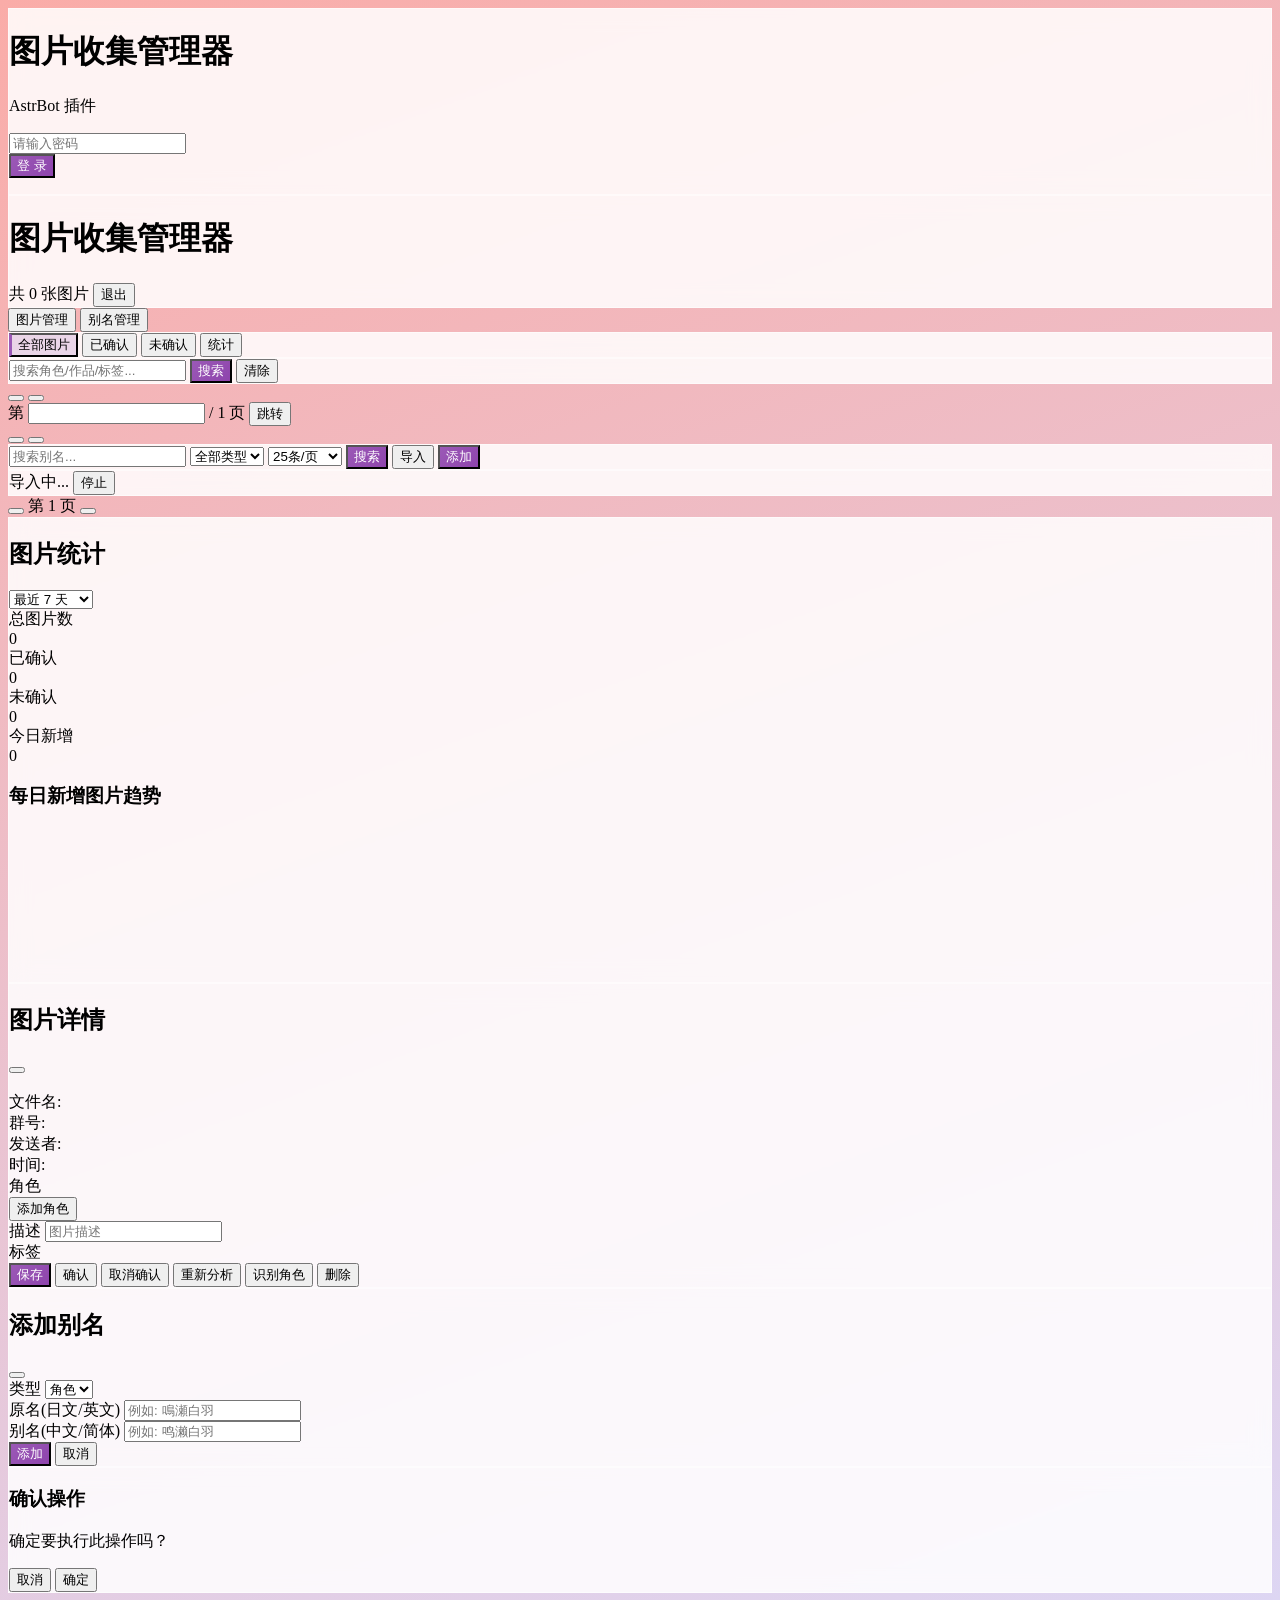
==== web/index.html @ 428d45b1 "feat: WebUI搜索支持别名匹配 - 搜索框简化为单一关键词输入 - 使用与/moe命令相同的搜索逻辑（别名匹配+简繁转换） - 角色别名和作品别名自动转换为原始名搜索" ====
<!DOCTYPE html>
<html lang="zh-CN">
<head>
    <meta charset="UTF-8">
    <meta name="viewport" content="width=device-width, initial-scale=1.0">
    <title>图片收集管理器</title>
    <!-- Tailwind CSS -->
    <script src="https://cdn.tailwindcss.com"></script>
    <!-- Chart.js -->
    <script src="https://cdn.jsdelivr.net/npm/chart.js@4.4.0/dist/chart.umd.min.js"></script>
    <!-- Toastify CSS -->
    <link rel="stylesheet" href="https://cdn.jsdelivr.net/npm/toastify-js@1.12.0/src/toastify.min.css">
    <!-- Heroicons -->
    <script src="https://unpkg.com/lucide@latest/dist/umd/lucide.min.js"></script>
    <style>
        :root {
            --gradient-start: #DDD6F3;
            --gradient-end: #FAACA8;
            --accent: #9B59B6;
        }
        
        body {
            background-image: linear-gradient(-20deg, var(--gradient-start) 0%, var(--gradient-end) 100%);
            min-height: 100vh;
        }
        
        .glass-card {
            background: rgba(255, 255, 255, 0.85);
            backdrop-filter: blur(10px);
            border: 1px solid rgba(255, 255, 255, 0.5);
        }
        
        .image-card {
            transition: all 0.3s ease;
        }
        
        .image-card:hover {
            transform: translateY(-4px);
            box-shadow: 0 12px 24px rgba(155, 89, 182, 0.2);
        }
        
        .image-card img {
            transition: transform 0.3s ease;
        }
        
        .image-card:hover img {
            transform: scale(1.05);
        }
        
        .confirm-badge {
            width: 24px;
            height: 24px;
            display: flex;
            align-items: center;
            justify-content: center;
            border-radius: 50%;
            font-size: 12px;
            flex-shrink: 0;
        }
        
        .confirm-badge.confirmed {
            background: #22C55E;
            color: white;
        }
        
        .confirm-badge.unconfirmed {
            background: #F59E0B;
            color: white;
        }
        
        .sidebar-item {
            transition: all 0.2s ease;
        }
        
        .sidebar-item:hover {
            background: rgba(155, 89, 182, 0.1);
        }
        
        .sidebar-item.active {
            background: rgba(155, 89, 182, 0.2);
            border-left: 3px solid var(--accent);
        }
        
        .modal-overlay {
            background: rgba(0, 0, 0, 0.5);
            backdrop-filter: blur(4px);
            z-index: 40;
        }
        
        .modal-content {
            animation: modalSlideIn 0.3s ease;
            z-index: 50;
        }
        
        @keyframes modalSlideIn {
            from {
                opacity: 0;
                transform: translateY(-20px);
            }
            to {
                opacity: 1;
                transform: translateY(0);
            }
        }
        
        .btn-primary {
            background: linear-gradient(135deg, #9B59B6, #8E44AD);
            color: white;
            transition: all 0.2s ease;
        }
        
        .btn-primary:hover {
            background: linear-gradient(135deg, #8E44AD, #7D3C98);
            transform: translateY(-1px);
        }
        
        .pagination input {
            width: 60px;
            text-align: center;
        }
        
        /* Toast 样式覆盖 */
        .toastify {
            font-family: -apple-system, BlinkMacSystemFont, 'Segoe UI', Roboto, sans-serif;
        }
    </style>
</head>
<body class="text-gray-700 font-sans">
    <div id="app">
        <!-- 登录页 -->
        <div id="login-page" class="min-h-screen flex items-center justify-center p-4">
            <div class="glass-card rounded-2xl shadow-xl p-8 w-full max-w-md">
                <div class="text-center mb-8">
                    <div class="w-16 h-16 mx-auto mb-4 bg-gradient-to-br from-purple-400 to-pink-400 rounded-full flex items-center justify-center">
                        <i data-lucide="image" class="w-8 h-8 text-white"></i>
                    </div>
                    <h1 class="text-2xl font-bold text-gray-800">图片收集管理器</h1>
                    <p class="text-gray-500 mt-2">AstrBot 插件</p>
                </div>
                <form id="login-form" class="space-y-4">
                    <div>
                        <input type="password" id="password" 
                            class="w-full px-4 py-3 rounded-xl border border-gray-300 focus:border-purple-400 focus:ring-2 focus:ring-purple-200 outline-none transition"
                            placeholder="请输入密码" required>
                    </div>
                    <button type="submit" 
                        class="btn-primary w-full py-3 rounded-xl font-medium shadow-lg">
                        登 录
                    </button>
                </form>
                <p id="login-error" class="text-red-500 text-center mt-4 hidden"></p>
            </div>
        </div>

        <!-- 主页面 -->
        <div id="main-page" class="hidden min-h-screen">
            <!-- Header -->
            <header class="glass-card shadow-sm sticky top-0 z-40">
                <div class="max-w-7xl mx-auto px-4 py-4">
                    <div class="flex items-center justify-between">
                        <div class="flex items-center space-x-3">
                            <div class="w-10 h-10 bg-gradient-to-br from-purple-400 to-pink-400 rounded-xl flex items-center justify-center">
                                <i data-lucide="image" class="w-5 h-5 text-white"></i>
                            </div>
                            <h1 class="text-xl font-bold text-gray-800">图片收集管理器</h1>
                        </div>
                        <div class="flex items-center space-x-4">
                            <span id="image-count" class="text-gray-600">共 0 张图片</span>
                            <button id="logout-btn" class="px-4 py-2 text-gray-600 hover:bg-gray-100 rounded-lg transition">
                                <i data-lucide="log-out" class="w-4 h-4 inline mr-1"></i>退出
                            </button>
                        </div>
                    </div>
                </div>
            </header>

            <div class="max-w-7xl mx-auto px-4 py-6">
                <!-- 顶部导航 -->
                <div class="flex gap-2 mb-6">
                    <button class="tab-btn active px-4 py-2 rounded-lg bg-purple-100 text-purple-700 font-medium" data-tab="images">
                        <i data-lucide="images" class="w-4 h-4 inline mr-1"></i>图片管理
                    </button>
                    <button class="tab-btn px-4 py-2 rounded-lg hover:bg-white/50 text-gray-600" data-tab="aliases">
                        <i data-lucide="tags" class="w-4 h-4 inline mr-1"></i>别名管理
                    </button>
                </div>

                <div class="flex gap-6">
                    <!-- 侧边栏 (仅图片管理时显示) -->
                    <aside id="sidebar" class="w-48 flex-shrink-0">
                        <div class="glass-card rounded-xl p-4 space-y-2 sticky top-24">
                            <button class="sidebar-item active w-full flex items-center space-x-3 px-4 py-3 rounded-lg text-left" data-filter="all">
                                <i data-lucide="images" class="w-5 h-5 text-purple-500"></i>
                                <span>全部图片</span>
                            </button>
                            <button class="sidebar-item w-full flex items-center space-x-3 px-4 py-3 rounded-lg text-left" data-filter="confirmed">
                                <i data-lucide="check-circle" class="w-5 h-5 text-green-500"></i>
                                <span>已确认</span>
                            </button>
                            <button class="sidebar-item w-full flex items-center space-x-3 px-4 py-3 rounded-lg text-left" data-filter="unconfirmed">
                                <i data-lucide="alert-circle" class="w-5 h-5 text-amber-500"></i>
                                <span>未确认</span>
                            </button>
                            <button class="sidebar-item w-full flex items-center space-x-3 px-4 py-3 rounded-lg text-left" data-filter="stats">
                                <i data-lucide="bar-chart-3" class="w-5 h-5 text-blue-500"></i>
                                <span>统计</span>
                            </button>
                        </div>
                    </aside>

                    <!-- 主内容 -->
                    <main class="flex-1">
                        <!-- 图片管理内容 -->
                        <div id="tab-images" class="tab-content">
                            <!-- 搜索栏 -->
                            <div class="glass-card rounded-xl p-4 mb-6">
                                <div class="flex flex-wrap gap-3">
                                    <input type="text" id="search-keyword" placeholder="搜索角色/作品/标签..." 
                                        class="flex-1 min-w-64 px-4 py-2 rounded-lg border border-gray-200 focus:border-purple-400 focus:ring-2 focus:ring-purple-100 outline-none transition">
                                    <button id="search-btn" class="btn-primary px-6 py-2 rounded-lg font-medium">
                                        <i data-lucide="search" class="w-4 h-4 inline mr-1"></i>搜索
                                    </button>
                                    <button id="clear-search-btn" class="px-4 py-2 bg-gray-100 text-gray-600 rounded-lg hover:bg-gray-200 transition">
                                        清除
                                    </button>
                                </div>
                            </div>

                            <!-- 图片列表 -->
                            <div id="image-grid" class="grid grid-cols-2 md:grid-cols-3 lg:grid-cols-4 gap-4"></div>
                            
                            <!-- 翻页 -->
                            <div class="mt-6 flex items-center justify-center gap-2">
                                <button id="first-page" class="p-2 rounded-lg hover:bg-white/50 disabled:opacity-50" title="首页">
                                    <i data-lucide="chevrons-left" class="w-5 h-5"></i>
                                </button>
                                <button id="prev-page" class="p-2 rounded-lg hover:bg-white/50 disabled:opacity-50" title="上一页">
                                    <i data-lucide="chevron-left" class="w-5 h-5"></i>
                                </button>
                                <div class="flex items-center gap-2 px-4">
                                    <span class="text-gray-600">第</span>
                                    <input type="number" id="page-input" min="1" 
                                        class="w-16 px-2 py-1 text-center rounded-lg border border-gray-200 focus:border-purple-400 outline-none">
                                    <span class="text-gray-600">/ <span id="total-pages">1</span> 页</span>
                                    <button id="go-page" class="px-3 py-1 bg-purple-100 text-purple-700 rounded-lg hover:bg-purple-200 transition">
                                        跳转
                                    </button>
                                </div>
                                <button id="next-page" class="p-2 rounded-lg hover:bg-white/50 disabled:opacity-50" title="下一页">
                                    <i data-lucide="chevron-right" class="w-5 h-5"></i>
                                </button>
                                <button id="last-page" class="p-2 rounded-lg hover:bg-white/50 disabled:opacity-50" title="尾页">
                                    <i data-lucide="chevrons-right" class="w-5 h-5"></i>
                                </button>
                            </div>
                        </div>

                        <!-- 别名管理 -->
                        <div id="tab-aliases" class="tab-content hidden">
                            <div class="glass-card rounded-xl p-4 mb-4">
                                <div class="flex flex-wrap gap-3 items-center">
                                    <input type="text" id="search-alias" placeholder="搜索别名..." 
                                        class="flex-1 min-w-40 px-4 py-2 rounded-lg border border-gray-200 focus:border-purple-400 outline-none">
                                    <select id="alias-type-filter" class="px-4 py-2 rounded-lg border border-gray-200 focus:border-purple-400 outline-none">
                                        <option value="">全部类型</option>
                                        <option value="character">角色</option>
                                        <option value="work">作品</option>
                                    </select>
                                    <select id="alias-page-size" class="px-4 py-2 rounded-lg border border-gray-200 focus:border-purple-400 outline-none">
                                        <option value="25">25条/页</option>
                                        <option value="50">50条/页</option>
                                        <option value="100">100条/页</option>
                                    </select>
                                    <button id="search-alias-btn" class="btn-primary px-4 py-2 rounded-lg">
                                        <i data-lucide="search" class="w-4 h-4 inline mr-1"></i>搜索
                                    </button>
                                    <button id="import-alias-btn" class="px-4 py-2 bg-amber-100 text-amber-700 rounded-lg hover:bg-amber-200">
                                        <i data-lucide="upload" class="w-4 h-4 inline mr-1"></i>导入
                                    </button>
                                    <button id="add-alias-btn" class="btn-primary px-4 py-2 rounded-lg">
                                        <i data-lucide="plus" class="w-4 h-4 inline mr-1"></i>添加
                                    </button>
                                </div>
                            </div>
                            <div id="import-progress" class="hidden glass-card rounded-xl p-4 mb-4">
                                <div class="h-2 bg-gray-200 rounded-full overflow-hidden">
                                    <div id="progress-fill" class="h-full bg-gradient-to-r from-purple-500 to-pink-500 transition-all duration-300" style="width: 0%"></div>
                                </div>
                                <div class="flex justify-between items-center mt-2">
                                    <span id="progress-text" class="text-sm text-gray-600">导入中...</span>
                                    <button id="stop-import-btn" class="px-3 py-1 bg-red-100 text-red-600 rounded-lg text-sm">停止</button>
                                </div>
                            </div>
                            <div id="alias-list" class="space-y-2"></div>
                            <div class="mt-4 flex justify-center">
                                <div class="flex items-center gap-2">
                                    <button id="alias-prev-page" class="p-2 rounded-lg hover:bg-white/50 disabled:opacity-50">
                                        <i data-lucide="chevron-left" class="w-5 h-5"></i>
                                    </button>
                                    <span id="alias-page-info" class="px-4 text-gray-600">第 1 页</span>
                                    <button id="alias-next-page" class="p-2 rounded-lg hover:bg-white/50 disabled:opacity-50">
                                        <i data-lucide="chevron-right" class="w-5 h-5"></i>
                                    </button>
                                </div>
                            </div>
                        </div>

                        <!-- 统计 -->
                        <div id="tab-stats" class="tab-content hidden">
                            <div class="glass-card rounded-xl p-6">
                                <div class="flex items-center justify-between mb-6">
                                    <h2 class="text-xl font-bold text-gray-800">图片统计</h2>
                                    <select id="stats-days" class="px-4 py-2 rounded-lg border border-gray-200 focus:border-purple-400 outline-none">
                                        <option value="7">最近 7 天</option>
                                        <option value="15">最近 15 天</option>
                                        <option value="30">最近 30 天</option>
                                    </select>
                                </div>
                                
                                <!-- 统计卡片 -->
                                <div class="grid grid-cols-2 md:grid-cols-4 gap-4 mb-6">
                                    <div class="bg-gradient-to-br from-purple-500 to-pink-500 rounded-xl p-4 text-white">
                                        <div class="text-sm opacity-80 mb-1">总图片数</div>
                                        <div id="stats-total" class="text-3xl font-bold">0</div>
                                    </div>
                                    <div class="bg-gradient-to-br from-green-500 to-teal-500 rounded-xl p-4 text-white">
                                        <div class="text-sm opacity-80 mb-1">已确认</div>
                                        <div id="stats-confirmed" class="text-3xl font-bold">0</div>
                                    </div>
                                    <div class="bg-gradient-to-br from-amber-500 to-orange-500 rounded-xl p-4 text-white">
                                        <div class="text-sm opacity-80 mb-1">未确认</div>
                                        <div id="stats-unconfirmed" class="text-3xl font-bold">0</div>
                                    </div>
                                    <div class="bg-gradient-to-br from-blue-500 to-cyan-500 rounded-xl p-4 text-white">
                                        <div class="text-sm opacity-80 mb-1">今日新增</div>
                                        <div id="stats-today" class="text-3xl font-bold">0</div>
                                    </div>
                                </div>

                                <!-- 图表 -->
                                <div class="bg-white/50 rounded-xl p-4">
                                    <h3 class="text-lg font-semibold text-gray-700 mb-4">每日新增图片趋势</h3>
                                    <div class="h-64 overflow-x-auto">
                                        <canvas id="stats-chart" class="min-w-full"></canvas>
                                    </div>
                                </div>
                            </div>
                        </div>
                    </main>
                </div>
            </div>
        </div>

        <!-- 图片详情弹窗 -->
        <div id="detail-modal" class="fixed inset-0 hidden">
            <div class="modal-overlay absolute inset-0 cursor-pointer" id="detail-modal-overlay" onclick="handleDetailOverlayClick()"></div>
            <div class="modal-content relative flex items-center justify-center min-h-screen p-4 pointer-events-none">
                <div class="glass-card rounded-2xl shadow-2xl w-full max-w-4xl max-h-[90vh] overflow-hidden pointer-events-auto">
                    <div class="flex justify-between items-center p-4 border-b border-gray-100">
                        <h2 class="text-xl font-bold text-gray-800">图片详情</h2>
                        <button class="close p-2 hover:bg-gray-100 rounded-lg transition">
                            <i data-lucide="x" class="w-5 h-5"></i>
                        </button>
                    </div>
                    <div class="p-4 overflow-y-auto max-h-[calc(90vh-140px)]">
                        <div class="flex gap-6">
                            <!-- 图片预览 -->
                            <div class="w-1/2">
                                <div class="aspect-square rounded-xl overflow-hidden bg-gray-100">
                                    <img id="detail-image" src="" alt="" class="w-full h-full object-contain">
                                </div>
                                <div class="mt-4 space-y-2 text-sm text-gray-600">
                                    <div class="flex justify-between">
                                        <span>文件名:</span>
                                        <span id="detail-filename" class="text-gray-800 font-medium"></span>
                                    </div>
                                    <div class="flex justify-between">
                                        <span>群号:</span>
                                        <span id="detail-group" class="text-gray-800"></span>
                                    </div>
                                    <div class="flex justify-between">
                                        <span>发送者:</span>
                                        <span id="detail-sender" class="text-gray-800"></span>
                                    </div>
                                    <div class="flex justify-between">
                                        <span>时间:</span>
                                        <span id="detail-time" class="text-gray-800"></span>
                                    </div>
                                </div>
                            </div>
                            <!-- 信息编辑 -->
                            <div class="w-1/2 space-y-4">
                                <div>
                                    <label class="block text-sm font-medium text-gray-700 mb-2">角色</label>
                                    <div id="character-editor" class="space-y-2">
                                        <div class="character-list space-y-2"></div>
                                        <button type="button" id="add-character-btn" class="text-purple-600 hover:text-purple-700 text-sm flex items-center">
                                            <i data-lucide="plus" class="w-4 h-4 mr-1"></i>添加角色
                                        </button>
                                    </div>
                                </div>
                                <div>
                                    <label class="block text-sm font-medium text-gray-700 mb-2">描述</label>
                                    <input type="text" id="detail-description" 
                                        class="w-full px-4 py-2 rounded-lg border border-gray-200 focus:border-purple-400 focus:ring-2 focus:ring-purple-100 outline-none"
                                        placeholder="图片描述">
                                </div>
                                <div>
                                    <label class="block text-sm font-medium text-gray-700 mb-2">标签</label>
                                    <div id="detail-tags" class="flex flex-wrap gap-2"></div>
                                </div>
                            </div>
                        </div>
                    </div>
                    <div class="p-4 border-t border-gray-100 flex flex-wrap gap-2 justify-end">
                        <button id="save-detail-btn" class="btn-primary px-4 py-2 rounded-lg">
                            <i data-lucide="save" class="w-4 h-4 inline mr-1"></i>保存
                        </button>
                        <button id="confirm-btn" class="px-4 py-2 bg-green-100 text-green-700 rounded-lg hover:bg-green-200">
                            <i data-lucide="check-circle" class="w-4 h-4 inline mr-1"></i>确认
                        </button>
                        <button id="unconfirm-btn" class="px-4 py-2 bg-amber-100 text-amber-700 rounded-lg hover:bg-amber-200">
                            <i data-lucide="alert-circle" class="w-4 h-4 inline mr-1"></i>取消确认
                        </button>
                        <button id="reanalyze-btn" class="px-4 py-2 bg-orange-100 text-orange-700 rounded-lg hover:bg-orange-200">
                            <i data-lucide="refresh-cw" class="w-4 h-4 inline mr-1"></i>重新分析
                        </button>
                        <button id="recognize-btn" class="px-4 py-2 bg-blue-100 text-blue-700 rounded-lg hover:bg-blue-200">
                            <i data-lucide="user-check" class="w-4 h-4 inline mr-1"></i>识别角色
                        </button>
                        <button id="delete-btn" class="px-4 py-2 bg-red-100 text-red-700 rounded-lg hover:bg-red-200">
                            <i data-lucide="trash-2" class="w-4 h-4 inline mr-1"></i>删除
                        </button>
                    </div>
                </div>
            </div>
        </div>

        <!-- 添加别名弹窗 -->
        <div id="alias-modal" class="fixed inset-0 z-50 hidden">
            <div class="modal-overlay absolute inset-0" onclick="document.getElementById('alias-modal').classList.add('hidden')"></div>
            <div class="modal-content relative z-10 flex items-center justify-center min-h-screen p-4">
                <div class="glass-card rounded-2xl shadow-2xl w-full max-w-md">
                    <div class="flex justify-between items-center p-4 border-b border-gray-100">
                        <h2 class="text-xl font-bold text-gray-800">添加别名</h2>
                        <button onclick="document.getElementById('alias-modal').classList.add('hidden')" class="p-2 hover:bg-gray-100 rounded-lg transition">
                            <i data-lucide="x" class="w-5 h-5"></i>
                        </button>
                    </div>
                    <form id="add-alias-form" class="p-4 space-y-4">
                        <div>
                            <label class="block text-sm font-medium text-gray-700 mb-2">类型</label>
                            <select id="alias-type" class="w-full px-4 py-2 rounded-lg border border-gray-200 focus:border-purple-400 outline-none">
                                <option value="character">角色</option>
                                <option value="work">作品</option>
                            </select>
                        </div>
                        <div>
                            <label class="block text-sm font-medium text-gray-700 mb-2">原名(日文/英文)</label>
                            <input type="text" id="alias-original" placeholder="例如: 鳴瀬白羽" required
                                class="w-full px-4 py-2 rounded-lg border border-gray-200 focus:border-purple-400 focus:ring-2 focus:ring-purple-100 outline-none">
                        </div>
                        <div>
                            <label class="block text-sm font-medium text-gray-700 mb-2">别名(中文/简体)</label>
                            <input type="text" id="alias-name" placeholder="例如: 鸣濑白羽" required
                                class="w-full px-4 py-2 rounded-lg border border-gray-200 focus:border-purple-400 focus:ring-2 focus:ring-purple-100 outline-none">
                        </div>
                        <div class="flex gap-3 pt-2">
                            <button type="submit" class="btn-primary flex-1 py-2 rounded-lg font-medium">
                                <i data-lucide="plus" class="w-4 h-4 inline mr-1"></i>添加
                            </button>
                            <button type="button" id="cancel-alias-btn" class="flex-1 px-4 py-2 bg-gray-100 text-gray-600 rounded-lg hover:bg-gray-200">
                                取消
                            </button>
                        </div>
                    </form>
                </div>
            </div>
        </div>
    </div>

    <!-- 自定义确认弹窗 -->
    <div id="confirm-modal" class="fixed inset-0 hidden">
        <div class="absolute inset-0 bg-black/50 backdrop-blur-sm" id="confirm-overlay"></div>
        <div class="relative z-10 flex items-center justify-center min-h-screen p-4">
            <div class="glass-card rounded-2xl shadow-2xl w-full max-w-sm p-6 pointer-events-auto">
                <h3 id="confirm-title" class="text-lg font-bold text-gray-800 mb-2">确认操作</h3>
                <p id="confirm-message" class="text-gray-600 mb-6">确定要执行此操作吗？</p>
                <div class="flex gap-3 justify-end">
                    <button id="confirm-cancel" class="px-4 py-2 bg-gray-100 text-gray-600 rounded-lg hover:bg-gray-200 transition">
                        取消
                    </button>
                    <button id="confirm-ok" class="px-4 py-2 bg-red-500 text-white rounded-lg hover:bg-red-600 transition">
                        确定
                    </button>
                </div>
            </div>
        </div>
    </div>

    <!-- Toastify JS -->
    <script src="https://cdn.jsdelivr.net/npm/toastify-js@1.12.0/src/toastify.min.js"></script>
    <!-- App JS -->
    <script src="/web/app.js"></script>
    <script>
        // 初始化图标
        lucide.createIcons();
    </script>
</body>
</html>
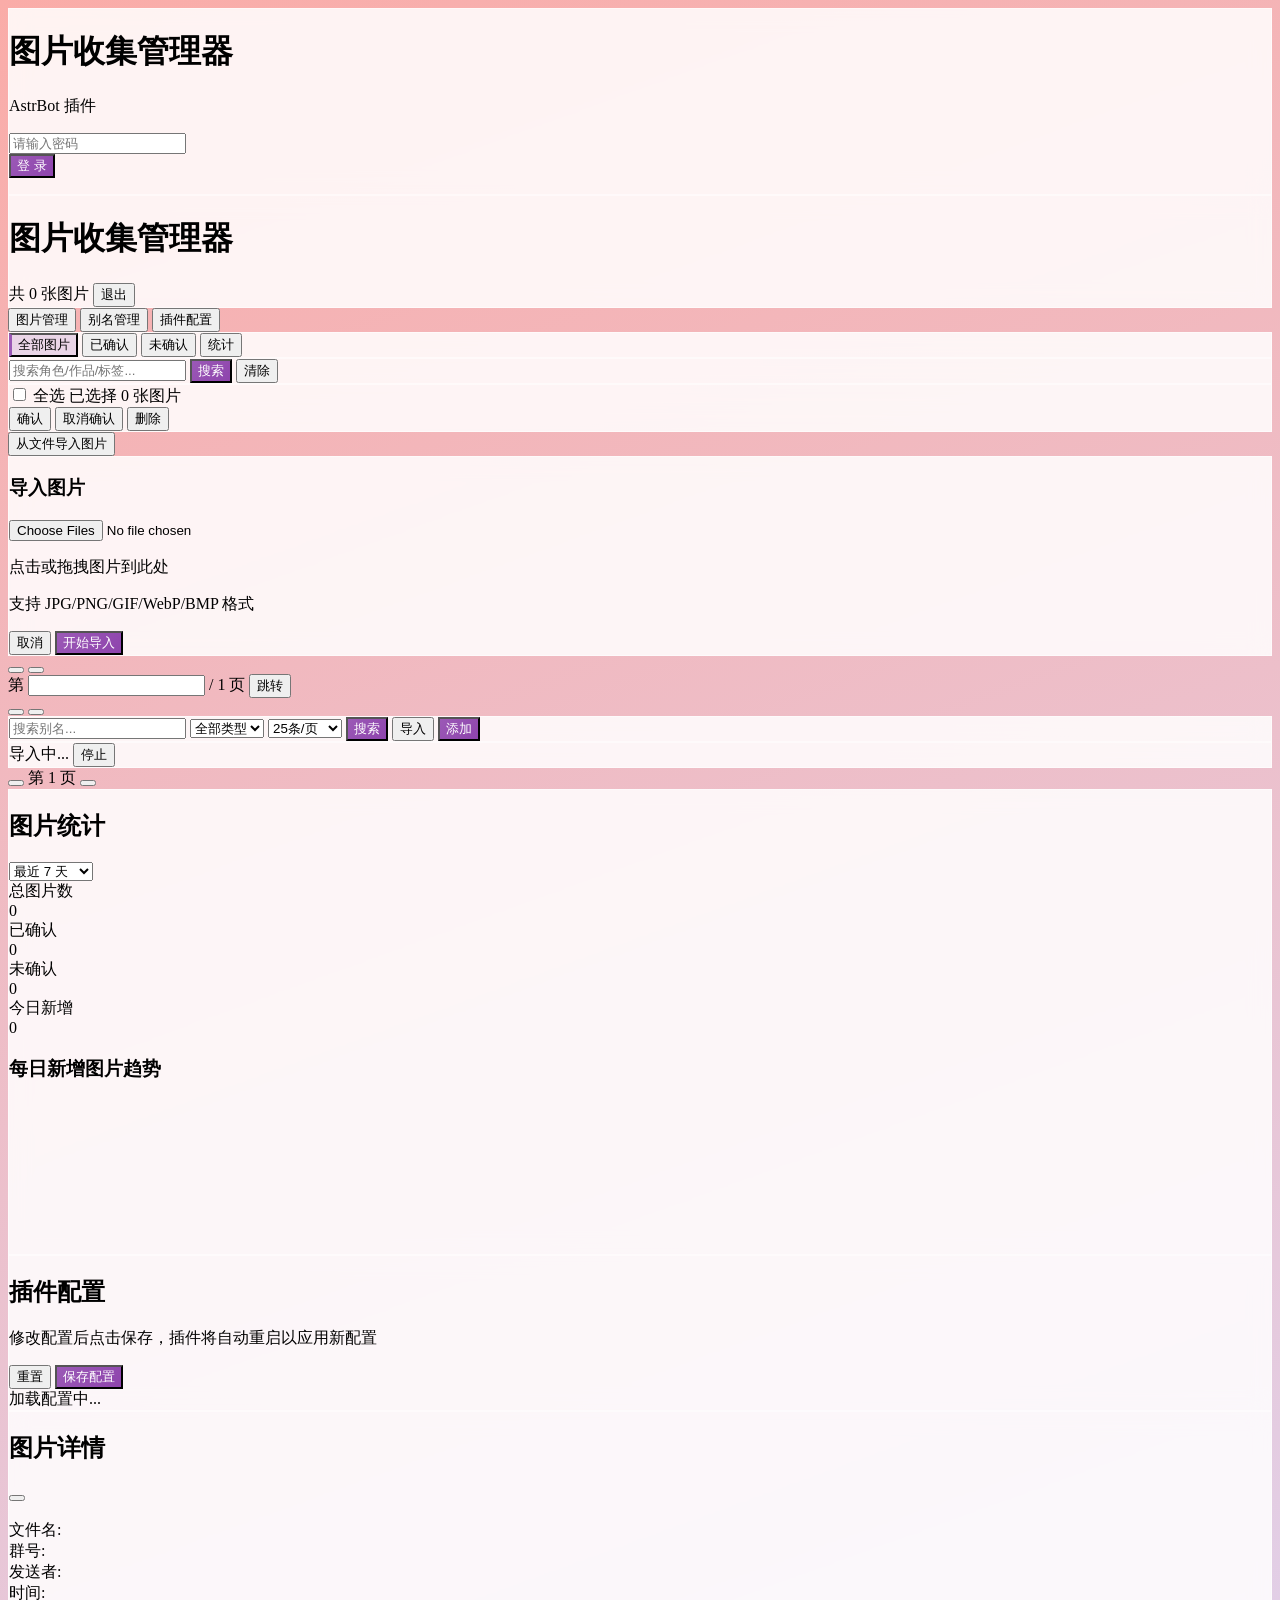
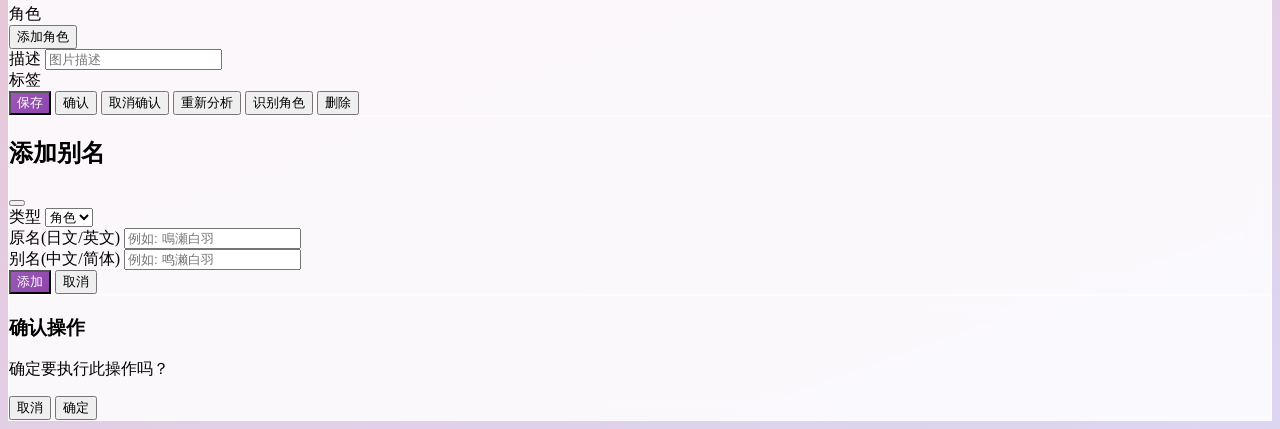
==== commit cb16997a: "feat: 添加插件配置、批量操作、文件导入功能 - 配置管理: 新增配置页面，支持在 WebUI 中修改插件配置 - 批量操作: 支持批量选择、批量确认、批量删除图片 - 文件导入: 支持从本地文件" ====
--- a/web/index.html
+++ b/web/index.html
@@ -183,6 +183,9 @@
                     <button class="tab-btn px-4 py-2 rounded-lg hover:bg-white/50 text-gray-600" data-tab="aliases">
                         <i data-lucide="tags" class="w-4 h-4 inline mr-1"></i>别名管理
                     </button>
+                    <button class="tab-btn px-4 py-2 rounded-lg hover:bg-white/50 text-gray-600" data-tab="config">
+                        <i data-lucide="settings" class="w-4 h-4 inline mr-1"></i>插件配置
+                    </button>
                 </div>
 
                 <div class="flex gap-6">
@@ -226,8 +229,68 @@
                                 </div>
                             </div>
 
+                            <!-- 批量操作栏 -->
+                            <div id="batch-operations" class="glass-card rounded-xl p-4 mb-4 hidden">
+                                <div class="flex items-center justify-between">
+                                    <div class="flex items-center gap-4">
+                                        <label class="flex items-center gap-2 cursor-pointer">
+                                            <input type="checkbox" id="select-all" class="w-5 h-5 rounded border-gray-300 text-purple-500 focus:ring-purple-400">
+                                            <span class="text-sm text-gray-600">全选</span>
+                                        </label>
+                                        <span id="selected-count" class="text-sm text-gray-500">已选择 0 张图片</span>
+                                    </div>
+                                    <div class="flex gap-2">
+                                        <button id="batch-confirm-btn" class="px-4 py-2 bg-green-100 text-green-700 rounded-lg hover:bg-green-200 transition flex items-center gap-1">
+                                            <i data-lucide="check-circle" class="w-4 h-4"></i>
+                                            确认
+                                        </button>
+                                        <button id="batch-unconfirm-btn" class="px-4 py-2 bg-amber-100 text-amber-700 rounded-lg hover:bg-amber-200 transition flex items-center gap-1">
+                                            <i data-lucide="alert-circle" class="w-4 h-4"></i>
+                                            取消确认
+                                        </button>
+                                        <button id="batch-delete-btn" class="px-4 py-2 bg-red-100 text-red-700 rounded-lg hover:bg-red-200 transition flex items-center gap-1">
+                                            <i data-lucide="trash-2" class="w-4 h-4"></i>
+                                            删除
+                                        </button>
+                                    </div>
+                                </div>
+                            </div>
+
                             <!-- 图片列表 -->
                             <div id="image-grid" class="grid grid-cols-2 md:grid-cols-3 lg:grid-cols-4 gap-4"></div>
+                            
+                            <!-- 导入按钮 -->
+                            <div class="mt-4 flex justify-center">
+                                <button id="import-btn" class="px-6 py-3 bg-gradient-to-r from-purple-500 to-pink-500 text-white rounded-xl font-medium shadow-lg hover:shadow-xl transition flex items-center gap-2">
+                                    <i data-lucide="upload" class="w-5 h-5"></i>
+                                    从文件导入图片
+                                </button>
+                            </div>
+                            
+                            <!-- 导入弹窗 -->
+                            <div id="import-modal" class="fixed inset-0 z-50 hidden">
+                                <div class="absolute inset-0 bg-black/50 backdrop-blur-sm"></div>
+                                <div class="relative z-10 flex items-center justify-center min-h-screen p-4 pointer-events-none">
+                                    <div class="glass-card rounded-2xl shadow-2xl w-full max-w-md p-6 pointer-events-auto">
+                                        <h3 class="text-lg font-bold text-gray-800 mb-4">导入图片</h3>
+                                        <div class="border-2 border-dashed border-gray-300 rounded-xl p-8 text-center hover:border-purple-400 transition cursor-pointer" id="drop-zone">
+                                            <input type="file" id="file-input" accept="image/*" multiple class="hidden">
+                                            <i data-lucide="image-plus" class="w-12 h-12 mx-auto text-gray-400 mb-4"></i>
+                                            <p class="text-gray-600 mb-2">点击或拖拽图片到此处</p>
+                                            <p class="text-sm text-gray-400">支持 JPG/PNG/GIF/WebP/BMP 格式</p>
+                                        </div>
+                                        <div id="file-list" class="mt-4 space-y-2 max-h-40 overflow-y-auto hidden"></div>
+                                        <div class="mt-6 flex gap-3 justify-end">
+                                            <button id="cancel-import-btn" class="px-4 py-2 bg-gray-100 text-gray-600 rounded-lg hover:bg-gray-200 transition">
+                                                取消
+                                            </button>
+                                            <button id="start-import-btn" class="btn-primary px-6 py-2 rounded-lg font-medium">
+                                                <i data-lucide="upload" class="w-4 h-4 inline mr-1"></i>开始导入
+                                            </button>
+                                        </div>
+                                    </div>
+                                </div>
+                            </div>
                             
                             <!-- 翻页 -->
                             <div class="mt-6 flex items-center justify-center gap-2">
@@ -346,6 +409,33 @@
                                 </div>
                             </div>
                         </div>
+
+                        <!-- 插件配置 -->
+                        <div id="tab-config" class="tab-content hidden">
+                            <div class="glass-card rounded-xl p-6">
+                                <div class="flex items-center justify-between mb-6">
+                                    <div>
+                                        <h2 class="text-xl font-bold text-gray-800">插件配置</h2>
+                                        <p class="text-gray-500 text-sm mt-1">修改配置后点击保存，插件将自动重启以应用新配置</p>
+                                    </div>
+                                    <div class="flex gap-2">
+                                        <button id="reset-config-btn" class="px-4 py-2 bg-gray-100 text-gray-600 rounded-lg hover:bg-gray-200 transition">
+                                            <i data-lucide="rotate-ccw" class="w-4 h-4 inline mr-1"></i>重置
+                                        </button>
+                                        <button id="save-config-btn" class="btn-primary px-6 py-2 rounded-lg font-medium">
+                                            <i data-lucide="save" class="w-4 h-4 inline mr-1"></i>保存配置
+                                        </button>
+                                    </div>
+                                </div>
+                                
+                                <div id="config-form" class="space-y-6">
+                                    <div class="flex items-center justify-center py-12 text-gray-400">
+                                        <i data-lucide="loader-2" class="w-8 h-8 animate-spin mr-2"></i>
+                                        <span>加载配置中...</span>
+                                    </div>
+                                </div>
+                            </div>
+                        </div>
                     </main>
                 </div>
             </div>
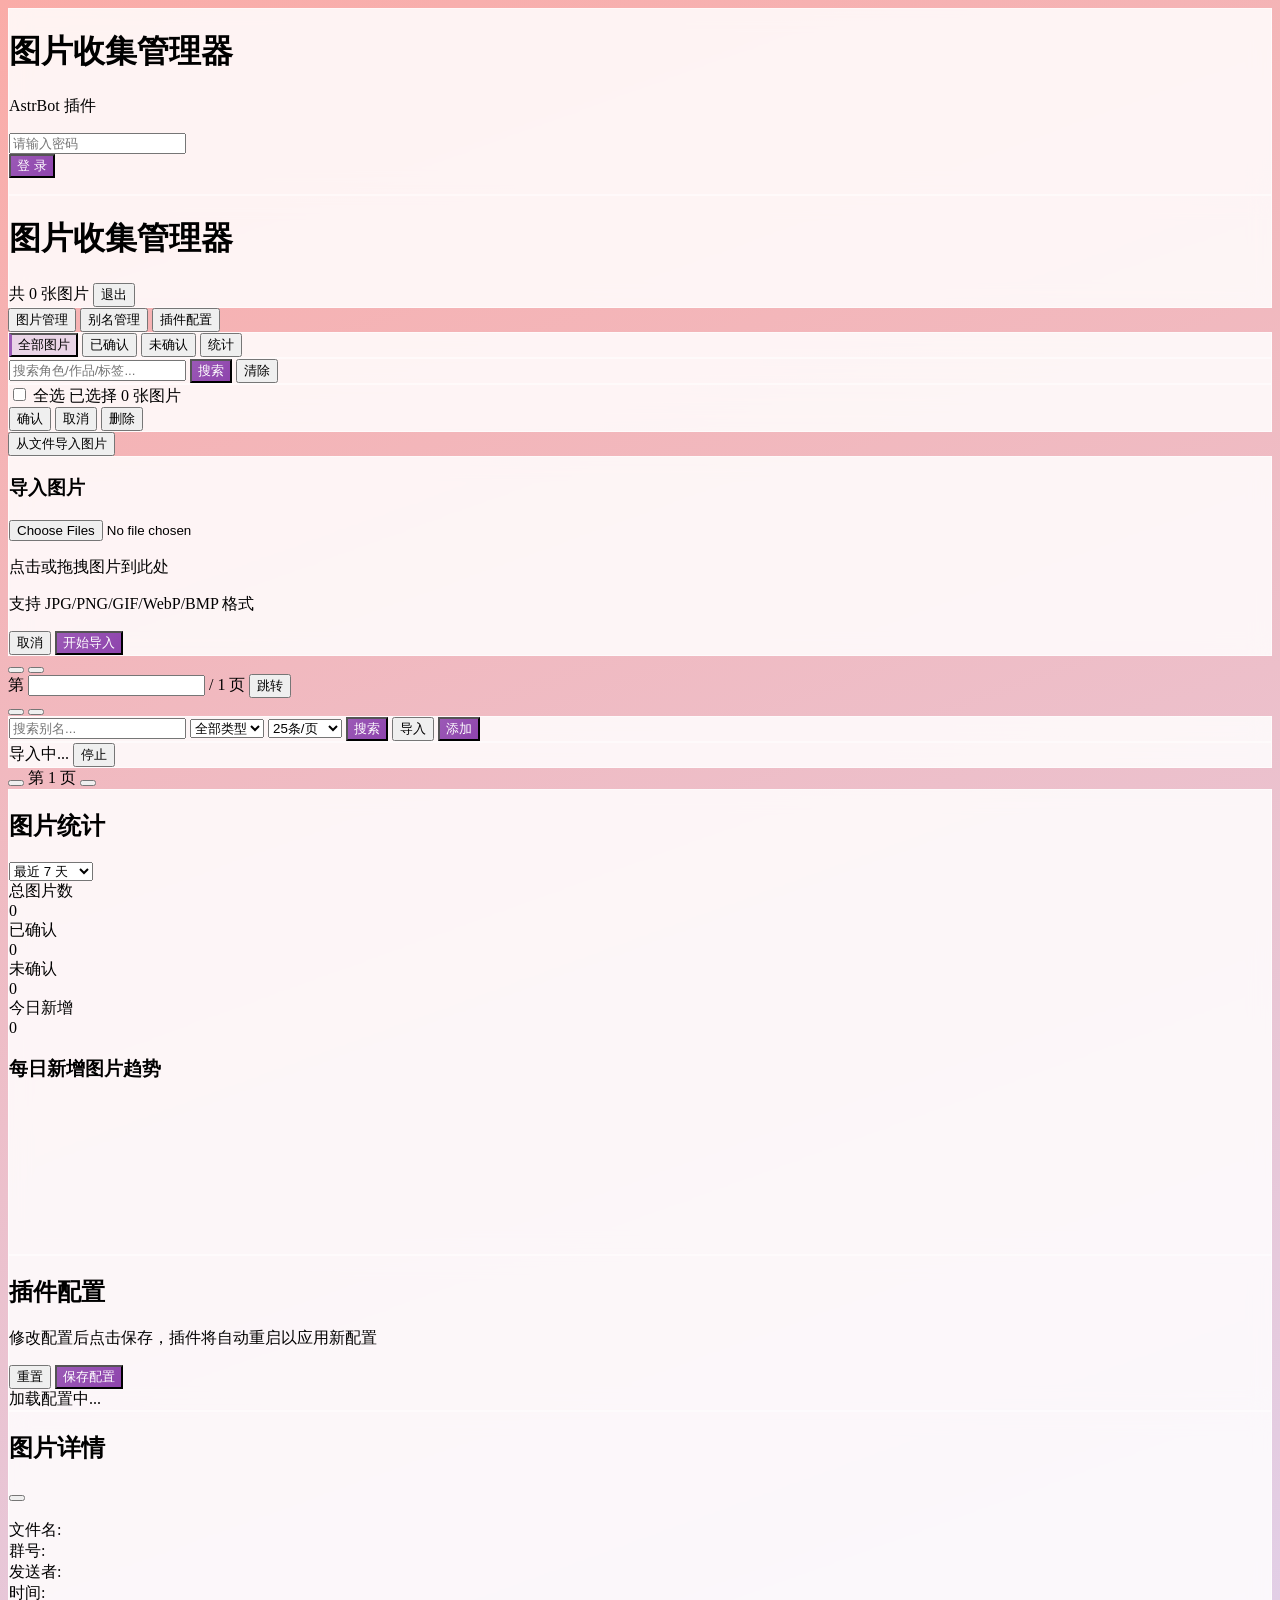
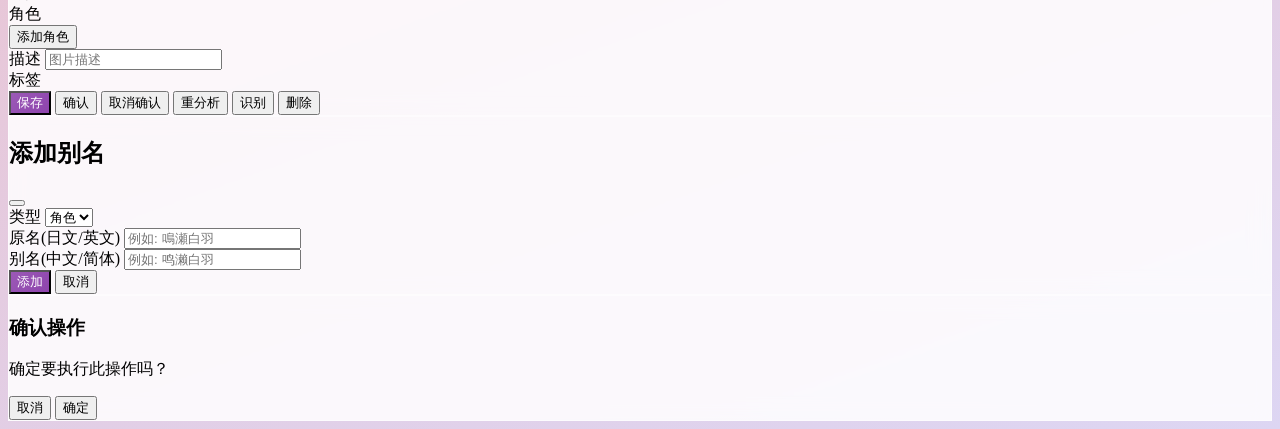
==== commit 42e547cb: "fix: WebUI响应式布局适配和弹窗遮罩层修复 - 移除max-w-7xl限宽，图片网格增加xl:5列/2xl:6列  - 侧边栏移动端自动变为水平滚动筛选栏(flex-col→flex-row)" ====
--- a/web/index.html
+++ b/web/index.html
@@ -84,12 +84,16 @@
         .modal-overlay {
             background: rgba(0, 0, 0, 0.5);
             backdrop-filter: blur(4px);
-            z-index: 40;
         }
         
         .modal-content {
             animation: modalSlideIn 0.3s ease;
-            z-index: 50;
+        }
+        
+        @media (max-width: 767px) {
+            .sidebar-item.active {
+                border-left: none;
+            }
         }
         
         @keyframes modalSlideIn {
@@ -156,70 +160,72 @@
         <div id="main-page" class="hidden min-h-screen">
             <!-- Header -->
             <header class="glass-card shadow-sm sticky top-0 z-40">
-                <div class="max-w-7xl mx-auto px-4 py-4">
+                <div class="mx-auto px-4 lg:px-8 py-3 md:py-4">
                     <div class="flex items-center justify-between">
                         <div class="flex items-center space-x-3">
-                            <div class="w-10 h-10 bg-gradient-to-br from-purple-400 to-pink-400 rounded-xl flex items-center justify-center">
+                            <div class="w-10 h-10 bg-gradient-to-br from-purple-400 to-pink-400 rounded-xl flex items-center justify-center flex-shrink-0">
                                 <i data-lucide="image" class="w-5 h-5 text-white"></i>
                             </div>
-                            <h1 class="text-xl font-bold text-gray-800">图片收集管理器</h1>
-                        </div>
-                        <div class="flex items-center space-x-4">
-                            <span id="image-count" class="text-gray-600">共 0 张图片</span>
-                            <button id="logout-btn" class="px-4 py-2 text-gray-600 hover:bg-gray-100 rounded-lg transition">
-                                <i data-lucide="log-out" class="w-4 h-4 inline mr-1"></i>退出
+                            <h1 class="text-lg md:text-xl font-bold text-gray-800 truncate">图片收集管理器</h1>
+                        </div>
+                        <div class="flex items-center space-x-2 md:space-x-4 flex-shrink-0">
+                            <span id="image-count" class="text-gray-600 text-sm hidden sm:inline">共 0 张图片</span>
+                            <button id="logout-btn" class="px-3 py-2 text-gray-600 hover:bg-gray-100 rounded-lg transition text-sm">
+                                <i data-lucide="log-out" class="w-4 h-4 inline mr-1"></i><span class="hidden sm:inline">退出</span>
                             </button>
                         </div>
                     </div>
                 </div>
             </header>
 
-            <div class="max-w-7xl mx-auto px-4 py-6">
+            <div class="mx-auto px-4 lg:px-8 py-4 md:py-6">
                 <!-- 顶部导航 -->
-                <div class="flex gap-2 mb-6">
-                    <button class="tab-btn active px-4 py-2 rounded-lg bg-purple-100 text-purple-700 font-medium" data-tab="images">
+                <div class="flex gap-2 mb-4 md:mb-6 overflow-x-auto">
+                    <button class="tab-btn active px-3 md:px-4 py-2 rounded-lg bg-purple-100 text-purple-700 font-medium whitespace-nowrap text-sm md:text-base" data-tab="images">
                         <i data-lucide="images" class="w-4 h-4 inline mr-1"></i>图片管理
                     </button>
-                    <button class="tab-btn px-4 py-2 rounded-lg hover:bg-white/50 text-gray-600" data-tab="aliases">
+                    <button class="tab-btn px-3 md:px-4 py-2 rounded-lg hover:bg-white/50 text-gray-600 whitespace-nowrap text-sm md:text-base" data-tab="aliases">
                         <i data-lucide="tags" class="w-4 h-4 inline mr-1"></i>别名管理
                     </button>
-                    <button class="tab-btn px-4 py-2 rounded-lg hover:bg-white/50 text-gray-600" data-tab="config">
+                    <button class="tab-btn px-3 md:px-4 py-2 rounded-lg hover:bg-white/50 text-gray-600 whitespace-nowrap text-sm md:text-base" data-tab="config">
                         <i data-lucide="settings" class="w-4 h-4 inline mr-1"></i>插件配置
                     </button>
                 </div>
 
-                <div class="flex gap-6">
-                    <!-- 侧边栏 (仅图片管理时显示) -->
-                    <aside id="sidebar" class="w-48 flex-shrink-0">
-                        <div class="glass-card rounded-xl p-4 space-y-2 sticky top-24">
-                            <button class="sidebar-item active w-full flex items-center space-x-3 px-4 py-3 rounded-lg text-left" data-filter="all">
-                                <i data-lucide="images" class="w-5 h-5 text-purple-500"></i>
-                                <span>全部图片</span>
-                            </button>
-                            <button class="sidebar-item w-full flex items-center space-x-3 px-4 py-3 rounded-lg text-left" data-filter="confirmed">
-                                <i data-lucide="check-circle" class="w-5 h-5 text-green-500"></i>
-                                <span>已确认</span>
-                            </button>
-                            <button class="sidebar-item w-full flex items-center space-x-3 px-4 py-3 rounded-lg text-left" data-filter="unconfirmed">
-                                <i data-lucide="alert-circle" class="w-5 h-5 text-amber-500"></i>
-                                <span>未确认</span>
-                            </button>
-                            <button class="sidebar-item w-full flex items-center space-x-3 px-4 py-3 rounded-lg text-left" data-filter="stats">
-                                <i data-lucide="bar-chart-3" class="w-5 h-5 text-blue-500"></i>
-                                <span>统计</span>
-                            </button>
+                <div class="flex flex-col md:flex-row gap-4 md:gap-6">
+                    <!-- 侧边栏: 移动端水平滚动，桌面端垂直固定 -->
+                    <aside id="sidebar" class="flex-shrink-0 md:w-48">
+                        <div class="glass-card rounded-xl p-2 md:p-4 md:sticky md:top-24">
+                            <div class="flex md:flex-col gap-1 md:gap-2 overflow-x-auto md:overflow-visible">
+                                <button class="sidebar-item active flex items-center gap-2 md:gap-3 px-3 md:px-4 py-2 md:py-3 rounded-lg text-left whitespace-nowrap text-sm md:text-base md:w-full" data-filter="all">
+                                    <i data-lucide="images" class="w-4 h-4 md:w-5 md:h-5 text-purple-500 shrink-0"></i>
+                                    <span>全部图片</span>
+                                </button>
+                                <button class="sidebar-item flex items-center gap-2 md:gap-3 px-3 md:px-4 py-2 md:py-3 rounded-lg text-left whitespace-nowrap text-sm md:text-base md:w-full" data-filter="confirmed">
+                                    <i data-lucide="check-circle" class="w-4 h-4 md:w-5 md:h-5 text-green-500 shrink-0"></i>
+                                    <span>已确认</span>
+                                </button>
+                                <button class="sidebar-item flex items-center gap-2 md:gap-3 px-3 md:px-4 py-2 md:py-3 rounded-lg text-left whitespace-nowrap text-sm md:text-base md:w-full" data-filter="unconfirmed">
+                                    <i data-lucide="alert-circle" class="w-4 h-4 md:w-5 md:h-5 text-amber-500 shrink-0"></i>
+                                    <span>未确认</span>
+                                </button>
+                                <button class="sidebar-item flex items-center gap-2 md:gap-3 px-3 md:px-4 py-2 md:py-3 rounded-lg text-left whitespace-nowrap text-sm md:text-base md:w-full" data-filter="stats">
+                                    <i data-lucide="bar-chart-3" class="w-4 h-4 md:w-5 md:h-5 text-blue-500 shrink-0"></i>
+                                    <span>统计</span>
+                                </button>
+                            </div>
                         </div>
                     </aside>
 
                     <!-- 主内容 -->
-                    <main class="flex-1">
+                    <main class="flex-1 min-w-0">
                         <!-- 图片管理内容 -->
                         <div id="tab-images" class="tab-content">
                             <!-- 搜索栏 -->
                             <div class="glass-card rounded-xl p-4 mb-6">
                                 <div class="flex flex-wrap gap-3">
                                     <input type="text" id="search-keyword" placeholder="搜索角色/作品/标签..." 
-                                        class="flex-1 min-w-64 px-4 py-2 rounded-lg border border-gray-200 focus:border-purple-400 focus:ring-2 focus:ring-purple-100 outline-none transition">
+                                        class="flex-1 min-w-0 px-4 py-2 rounded-lg border border-gray-200 focus:border-purple-400 focus:ring-2 focus:ring-purple-100 outline-none transition">
                                     <button id="search-btn" class="btn-primary px-6 py-2 rounded-lg font-medium">
                                         <i data-lucide="search" class="w-4 h-4 inline mr-1"></i>搜索
                                     </button>
@@ -230,8 +236,8 @@
                             </div>
 
                             <!-- 批量操作栏 -->
-                            <div id="batch-operations" class="glass-card rounded-xl p-4 mb-4 hidden">
-                                <div class="flex items-center justify-between">
+                            <div id="batch-operations" class="glass-card rounded-xl p-3 md:p-4 mb-4 hidden">
+                                <div class="flex flex-col sm:flex-row items-start sm:items-center justify-between gap-3">
                                     <div class="flex items-center gap-4">
                                         <label class="flex items-center gap-2 cursor-pointer">
                                             <input type="checkbox" id="select-all" class="w-5 h-5 rounded border-gray-300 text-purple-500 focus:ring-purple-400">
@@ -239,16 +245,16 @@
                                         </label>
                                         <span id="selected-count" class="text-sm text-gray-500">已选择 0 张图片</span>
                                     </div>
-                                    <div class="flex gap-2">
-                                        <button id="batch-confirm-btn" class="px-4 py-2 bg-green-100 text-green-700 rounded-lg hover:bg-green-200 transition flex items-center gap-1">
+                                    <div class="flex gap-2 w-full sm:w-auto">
+                                        <button id="batch-confirm-btn" class="flex-1 sm:flex-none px-3 md:px-4 py-2 bg-green-100 text-green-700 rounded-lg hover:bg-green-200 transition flex items-center justify-center gap-1 text-sm">
                                             <i data-lucide="check-circle" class="w-4 h-4"></i>
                                             确认
                                         </button>
-                                        <button id="batch-unconfirm-btn" class="px-4 py-2 bg-amber-100 text-amber-700 rounded-lg hover:bg-amber-200 transition flex items-center gap-1">
+                                        <button id="batch-unconfirm-btn" class="flex-1 sm:flex-none px-3 md:px-4 py-2 bg-amber-100 text-amber-700 rounded-lg hover:bg-amber-200 transition flex items-center justify-center gap-1 text-sm">
                                             <i data-lucide="alert-circle" class="w-4 h-4"></i>
-                                            取消确认
+                                            取消
                                         </button>
-                                        <button id="batch-delete-btn" class="px-4 py-2 bg-red-100 text-red-700 rounded-lg hover:bg-red-200 transition flex items-center gap-1">
+                                        <button id="batch-delete-btn" class="flex-1 sm:flex-none px-3 md:px-4 py-2 bg-red-100 text-red-700 rounded-lg hover:bg-red-200 transition flex items-center justify-center gap-1 text-sm">
                                             <i data-lucide="trash-2" class="w-4 h-4"></i>
                                             删除
                                         </button>
@@ -257,7 +263,7 @@
                             </div>
 
                             <!-- 图片列表 -->
-                            <div id="image-grid" class="grid grid-cols-2 md:grid-cols-3 lg:grid-cols-4 gap-4"></div>
+                            <div id="image-grid" class="grid grid-cols-2 sm:grid-cols-3 md:grid-cols-3 lg:grid-cols-4 xl:grid-cols-5 2xl:grid-cols-6 gap-3 md:gap-4"></div>
                             
                             <!-- 导入按钮 -->
                             <div class="mt-4 flex justify-center">
@@ -293,26 +299,26 @@
                             </div>
                             
                             <!-- 翻页 -->
-                            <div class="mt-6 flex items-center justify-center gap-2">
-                                <button id="first-page" class="p-2 rounded-lg hover:bg-white/50 disabled:opacity-50" title="首页">
+                            <div class="mt-6 flex items-center justify-center gap-1 sm:gap-2">
+                                <button id="first-page" class="hidden sm:block p-2 rounded-lg hover:bg-white/50 disabled:opacity-50" title="首页">
                                     <i data-lucide="chevrons-left" class="w-5 h-5"></i>
                                 </button>
                                 <button id="prev-page" class="p-2 rounded-lg hover:bg-white/50 disabled:opacity-50" title="上一页">
                                     <i data-lucide="chevron-left" class="w-5 h-5"></i>
                                 </button>
-                                <div class="flex items-center gap-2 px-4">
-                                    <span class="text-gray-600">第</span>
+                                <div class="flex items-center gap-1 sm:gap-2 px-2 sm:px-4">
+                                    <span class="text-gray-600 text-sm">第</span>
                                     <input type="number" id="page-input" min="1" 
-                                        class="w-16 px-2 py-1 text-center rounded-lg border border-gray-200 focus:border-purple-400 outline-none">
-                                    <span class="text-gray-600">/ <span id="total-pages">1</span> 页</span>
-                                    <button id="go-page" class="px-3 py-1 bg-purple-100 text-purple-700 rounded-lg hover:bg-purple-200 transition">
+                                        class="w-14 sm:w-16 px-1 sm:px-2 py-1 text-center rounded-lg border border-gray-200 focus:border-purple-400 outline-none text-sm">
+                                    <span class="text-gray-600 text-sm">/ <span id="total-pages">1</span> 页</span>
+                                    <button id="go-page" class="hidden sm:block px-3 py-1 bg-purple-100 text-purple-700 rounded-lg hover:bg-purple-200 transition text-sm">
                                         跳转
                                     </button>
                                 </div>
                                 <button id="next-page" class="p-2 rounded-lg hover:bg-white/50 disabled:opacity-50" title="下一页">
                                     <i data-lucide="chevron-right" class="w-5 h-5"></i>
                                 </button>
-                                <button id="last-page" class="p-2 rounded-lg hover:bg-white/50 disabled:opacity-50" title="尾页">
+                                <button id="last-page" class="hidden sm:block p-2 rounded-lg hover:bg-white/50 disabled:opacity-50" title="尾页">
                                     <i data-lucide="chevrons-right" class="w-5 h-5"></i>
                                 </button>
                             </div>
@@ -320,27 +326,27 @@
 
                         <!-- 别名管理 -->
                         <div id="tab-aliases" class="tab-content hidden">
-                            <div class="glass-card rounded-xl p-4 mb-4">
-                                <div class="flex flex-wrap gap-3 items-center">
+                            <div class="glass-card rounded-xl p-3 md:p-4 mb-4">
+                                <div class="flex flex-wrap gap-2 md:gap-3 items-center">
                                     <input type="text" id="search-alias" placeholder="搜索别名..." 
-                                        class="flex-1 min-w-40 px-4 py-2 rounded-lg border border-gray-200 focus:border-purple-400 outline-none">
-                                    <select id="alias-type-filter" class="px-4 py-2 rounded-lg border border-gray-200 focus:border-purple-400 outline-none">
+                                        class="flex-1 min-w-0 w-full sm:w-auto px-3 md:px-4 py-2 rounded-lg border border-gray-200 focus:border-purple-400 outline-none text-sm md:text-base">
+                                    <select id="alias-type-filter" class="px-3 md:px-4 py-2 rounded-lg border border-gray-200 focus:border-purple-400 outline-none text-sm md:text-base">
                                         <option value="">全部类型</option>
                                         <option value="character">角色</option>
                                         <option value="work">作品</option>
                                     </select>
-                                    <select id="alias-page-size" class="px-4 py-2 rounded-lg border border-gray-200 focus:border-purple-400 outline-none">
+                                    <select id="alias-page-size" class="hidden sm:block px-3 md:px-4 py-2 rounded-lg border border-gray-200 focus:border-purple-400 outline-none text-sm md:text-base">
                                         <option value="25">25条/页</option>
                                         <option value="50">50条/页</option>
                                         <option value="100">100条/页</option>
                                     </select>
-                                    <button id="search-alias-btn" class="btn-primary px-4 py-2 rounded-lg">
+                                    <button id="search-alias-btn" class="btn-primary px-3 md:px-4 py-2 rounded-lg text-sm md:text-base">
                                         <i data-lucide="search" class="w-4 h-4 inline mr-1"></i>搜索
                                     </button>
-                                    <button id="import-alias-btn" class="px-4 py-2 bg-amber-100 text-amber-700 rounded-lg hover:bg-amber-200">
+                                    <button id="import-alias-btn" class="px-3 md:px-4 py-2 bg-amber-100 text-amber-700 rounded-lg hover:bg-amber-200 text-sm md:text-base">
                                         <i data-lucide="upload" class="w-4 h-4 inline mr-1"></i>导入
                                     </button>
-                                    <button id="add-alias-btn" class="btn-primary px-4 py-2 rounded-lg">
+                                    <button id="add-alias-btn" class="btn-primary px-3 md:px-4 py-2 rounded-lg text-sm md:text-base">
                                         <i data-lucide="plus" class="w-4 h-4 inline mr-1"></i>添加
                                     </button>
                                 </div>
@@ -413,16 +419,16 @@
                         <!-- 插件配置 -->
                         <div id="tab-config" class="tab-content hidden">
                             <div class="glass-card rounded-xl p-6">
-                                <div class="flex items-center justify-between mb-6">
+                                <div class="flex flex-col sm:flex-row items-start sm:items-center justify-between gap-3 sm:gap-0 mb-6">
                                     <div>
                                         <h2 class="text-xl font-bold text-gray-800">插件配置</h2>
                                         <p class="text-gray-500 text-sm mt-1">修改配置后点击保存，插件将自动重启以应用新配置</p>
                                     </div>
-                                    <div class="flex gap-2">
-                                        <button id="reset-config-btn" class="px-4 py-2 bg-gray-100 text-gray-600 rounded-lg hover:bg-gray-200 transition">
+                                    <div class="flex gap-2 w-full sm:w-auto">
+                                        <button id="reset-config-btn" class="flex-1 sm:flex-none px-4 py-2 bg-gray-100 text-gray-600 rounded-lg hover:bg-gray-200 transition text-sm">
                                             <i data-lucide="rotate-ccw" class="w-4 h-4 inline mr-1"></i>重置
                                         </button>
-                                        <button id="save-config-btn" class="btn-primary px-6 py-2 rounded-lg font-medium">
+                                        <button id="save-config-btn" class="flex-1 sm:flex-none btn-primary px-6 py-2 rounded-lg font-medium text-sm">
                                             <i data-lucide="save" class="w-4 h-4 inline mr-1"></i>保存配置
                                         </button>
                                     </div>
@@ -442,27 +448,26 @@
         </div>
 
         <!-- 图片详情弹窗 -->
-        <div id="detail-modal" class="fixed inset-0 hidden">
-            <div class="modal-overlay absolute inset-0 cursor-pointer" id="detail-modal-overlay" onclick="handleDetailOverlayClick()"></div>
-            <div class="modal-content relative flex items-center justify-center min-h-screen p-4 pointer-events-none">
+        <div id="detail-modal" class="fixed inset-0 z-50 hidden">
+            <div class="modal-overlay absolute inset-0 z-40 cursor-pointer" id="detail-modal-overlay" onclick="handleDetailOverlayClick()"></div>
+            <div class="modal-content relative z-50 flex items-center justify-center min-h-screen p-2 md:p-4 pointer-events-none">
                 <div class="glass-card rounded-2xl shadow-2xl w-full max-w-4xl max-h-[90vh] overflow-hidden pointer-events-auto">
-                    <div class="flex justify-between items-center p-4 border-b border-gray-100">
-                        <h2 class="text-xl font-bold text-gray-800">图片详情</h2>
+                    <div class="flex justify-between items-center p-3 md:p-4 border-b border-gray-100">
+                        <h2 class="text-lg md:text-xl font-bold text-gray-800">图片详情</h2>
                         <button class="close p-2 hover:bg-gray-100 rounded-lg transition">
                             <i data-lucide="x" class="w-5 h-5"></i>
                         </button>
                     </div>
-                    <div class="p-4 overflow-y-auto max-h-[calc(90vh-140px)]">
-                        <div class="flex gap-6">
-                            <!-- 图片预览 -->
-                            <div class="w-1/2">
-                                <div class="aspect-square rounded-xl overflow-hidden bg-gray-100">
+                    <div class="p-3 md:p-4 overflow-y-auto max-h-[calc(90vh-140px)]">
+                        <div class="flex flex-col md:flex-row gap-4 md:gap-6">
+                            <div class="w-full md:w-1/2">
+                                <div class="aspect-square rounded-xl overflow-hidden bg-gray-100 max-h-[40vh] md:max-h-none">
                                     <img id="detail-image" src="" alt="" class="w-full h-full object-contain">
                                 </div>
-                                <div class="mt-4 space-y-2 text-sm text-gray-600">
+                                <div class="mt-3 md:mt-4 space-y-2 text-sm text-gray-600">
                                     <div class="flex justify-between">
                                         <span>文件名:</span>
-                                        <span id="detail-filename" class="text-gray-800 font-medium"></span>
+                                        <span id="detail-filename" class="text-gray-800 font-medium truncate ml-2"></span>
                                     </div>
                                     <div class="flex justify-between">
                                         <span>群号:</span>
@@ -478,8 +483,7 @@
                                     </div>
                                 </div>
                             </div>
-                            <!-- 信息编辑 -->
-                            <div class="w-1/2 space-y-4">
+                            <div class="w-full md:w-1/2 space-y-4">
                                 <div>
                                     <label class="block text-sm font-medium text-gray-700 mb-2">角色</label>
                                     <div id="character-editor" class="space-y-2">
@@ -502,23 +506,23 @@
                             </div>
                         </div>
                     </div>
-                    <div class="p-4 border-t border-gray-100 flex flex-wrap gap-2 justify-end">
-                        <button id="save-detail-btn" class="btn-primary px-4 py-2 rounded-lg">
+                    <div class="p-3 md:p-4 border-t border-gray-100 flex flex-wrap gap-2 justify-end">
+                        <button id="save-detail-btn" class="btn-primary px-3 md:px-4 py-2 rounded-lg text-sm">
                             <i data-lucide="save" class="w-4 h-4 inline mr-1"></i>保存
                         </button>
-                        <button id="confirm-btn" class="px-4 py-2 bg-green-100 text-green-700 rounded-lg hover:bg-green-200">
+                        <button id="confirm-btn" class="px-3 md:px-4 py-2 bg-green-100 text-green-700 rounded-lg hover:bg-green-200 text-sm">
                             <i data-lucide="check-circle" class="w-4 h-4 inline mr-1"></i>确认
                         </button>
-                        <button id="unconfirm-btn" class="px-4 py-2 bg-amber-100 text-amber-700 rounded-lg hover:bg-amber-200">
+                        <button id="unconfirm-btn" class="px-3 md:px-4 py-2 bg-amber-100 text-amber-700 rounded-lg hover:bg-amber-200 text-sm">
                             <i data-lucide="alert-circle" class="w-4 h-4 inline mr-1"></i>取消确认
                         </button>
-                        <button id="reanalyze-btn" class="px-4 py-2 bg-orange-100 text-orange-700 rounded-lg hover:bg-orange-200">
-                            <i data-lucide="refresh-cw" class="w-4 h-4 inline mr-1"></i>重新分析
-                        </button>
-                        <button id="recognize-btn" class="px-4 py-2 bg-blue-100 text-blue-700 rounded-lg hover:bg-blue-200">
-                            <i data-lucide="user-check" class="w-4 h-4 inline mr-1"></i>识别角色
-                        </button>
-                        <button id="delete-btn" class="px-4 py-2 bg-red-100 text-red-700 rounded-lg hover:bg-red-200">
+                        <button id="reanalyze-btn" class="px-3 md:px-4 py-2 bg-orange-100 text-orange-700 rounded-lg hover:bg-orange-200 text-sm">
+                            <i data-lucide="refresh-cw" class="w-4 h-4 inline mr-1"></i>重分析
+                        </button>
+                        <button id="recognize-btn" class="px-3 md:px-4 py-2 bg-blue-100 text-blue-700 rounded-lg hover:bg-blue-200 text-sm">
+                            <i data-lucide="user-check" class="w-4 h-4 inline mr-1"></i>识别
+                        </button>
+                        <button id="delete-btn" class="px-3 md:px-4 py-2 bg-red-100 text-red-700 rounded-lg hover:bg-red-200 text-sm">
                             <i data-lucide="trash-2" class="w-4 h-4 inline mr-1"></i>删除
                         </button>
                     </div>
@@ -528,9 +532,9 @@
 
         <!-- 添加别名弹窗 -->
         <div id="alias-modal" class="fixed inset-0 z-50 hidden">
-            <div class="modal-overlay absolute inset-0" onclick="document.getElementById('alias-modal').classList.add('hidden')"></div>
-            <div class="modal-content relative z-10 flex items-center justify-center min-h-screen p-4">
-                <div class="glass-card rounded-2xl shadow-2xl w-full max-w-md">
+            <div class="modal-overlay absolute inset-0 z-40" onclick="document.getElementById('alias-modal').classList.add('hidden')"></div>
+            <div class="modal-content relative z-50 flex items-center justify-center min-h-screen p-2 md:p-4 pointer-events-none">
+                <div class="glass-card rounded-2xl shadow-2xl w-full max-w-md pointer-events-auto">
                     <div class="flex justify-between items-center p-4 border-b border-gray-100">
                         <h2 class="text-xl font-bold text-gray-800">添加别名</h2>
                         <button onclick="document.getElementById('alias-modal').classList.add('hidden')" class="p-2 hover:bg-gray-100 rounded-lg transition">
@@ -570,9 +574,9 @@
     </div>
 
     <!-- 自定义确认弹窗 -->
-    <div id="confirm-modal" class="fixed inset-0 hidden">
-        <div class="absolute inset-0 bg-black/50 backdrop-blur-sm" id="confirm-overlay"></div>
-        <div class="relative z-10 flex items-center justify-center min-h-screen p-4">
+    <div id="confirm-modal" class="fixed inset-0 z-50 hidden">
+        <div class="absolute inset-0 z-40 bg-black/50 backdrop-blur-sm" id="confirm-overlay"></div>
+        <div class="relative z-50 flex items-center justify-center min-h-screen p-4 pointer-events-none">
             <div class="glass-card rounded-2xl shadow-2xl w-full max-w-sm p-6 pointer-events-auto">
                 <h3 id="confirm-title" class="text-lg font-bold text-gray-800 mb-2">确认操作</h3>
                 <p id="confirm-message" class="text-gray-600 mb-6">确定要执行此操作吗？</p>
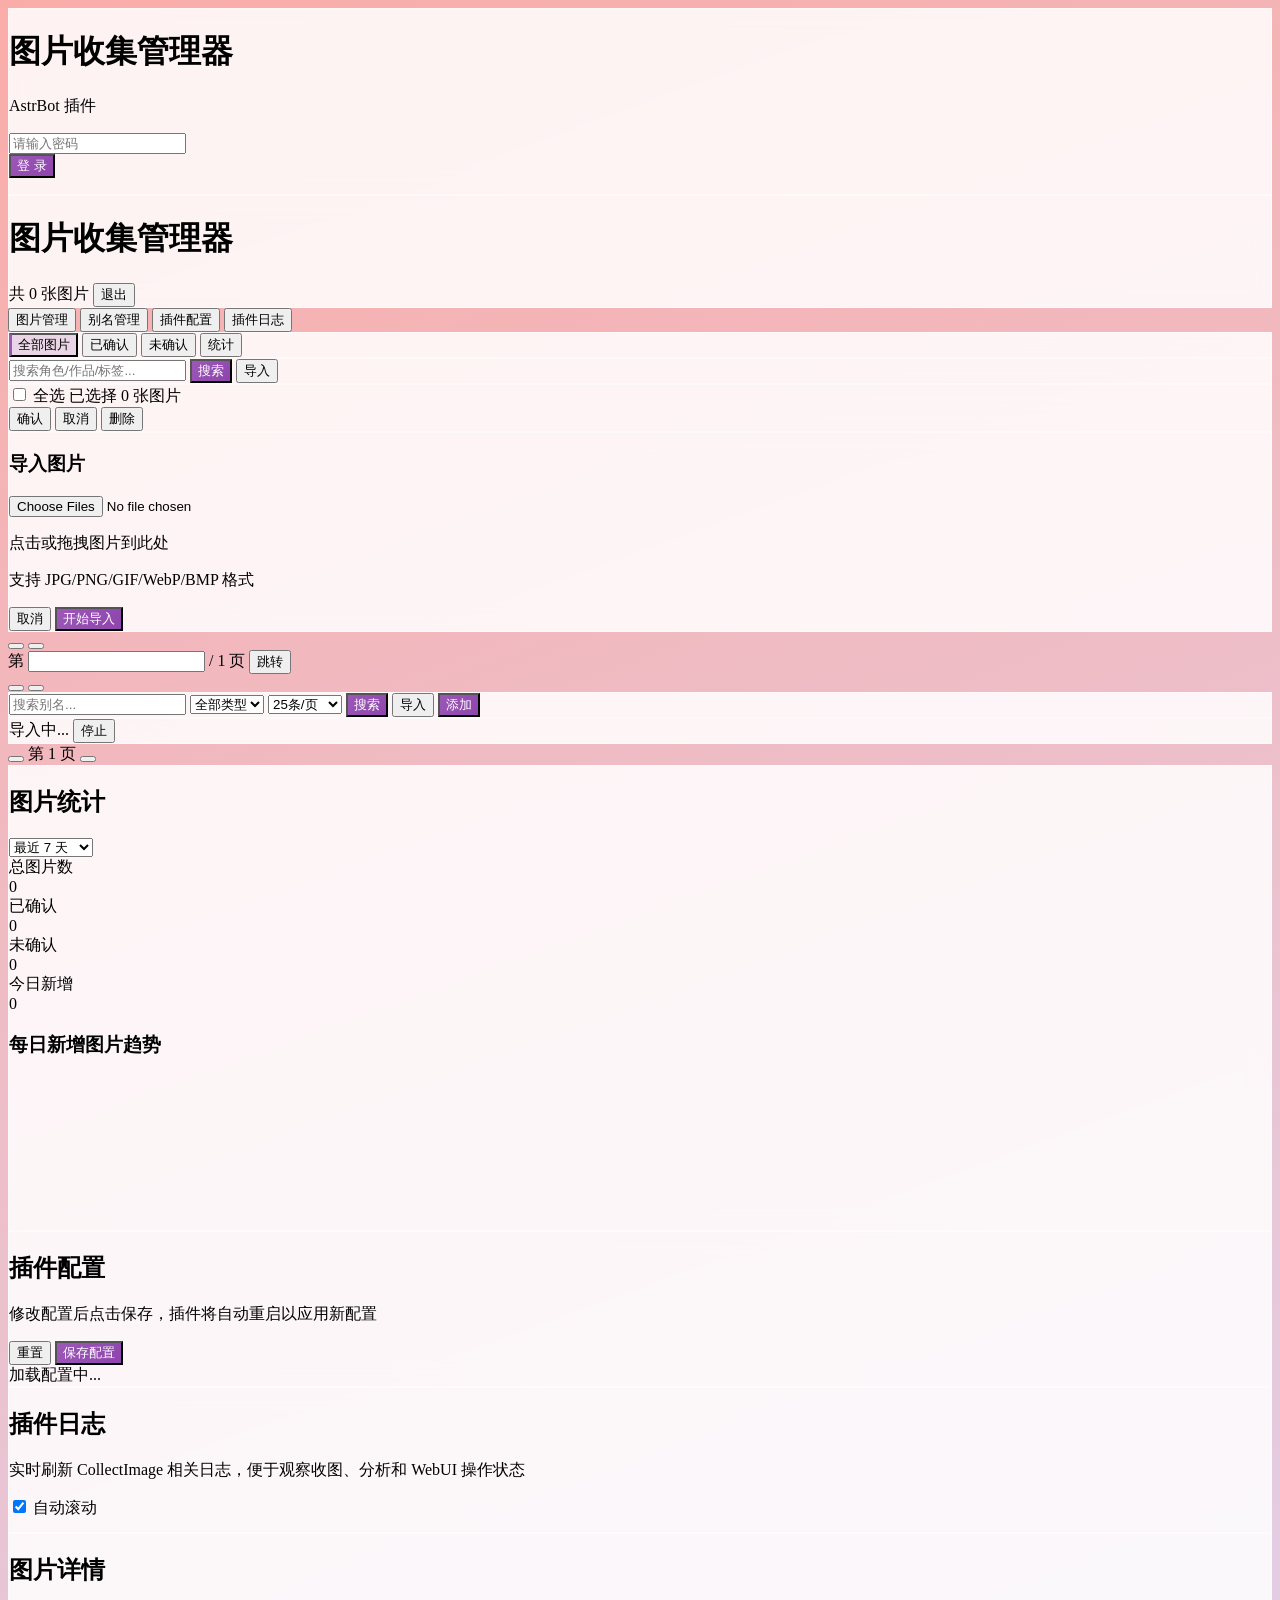
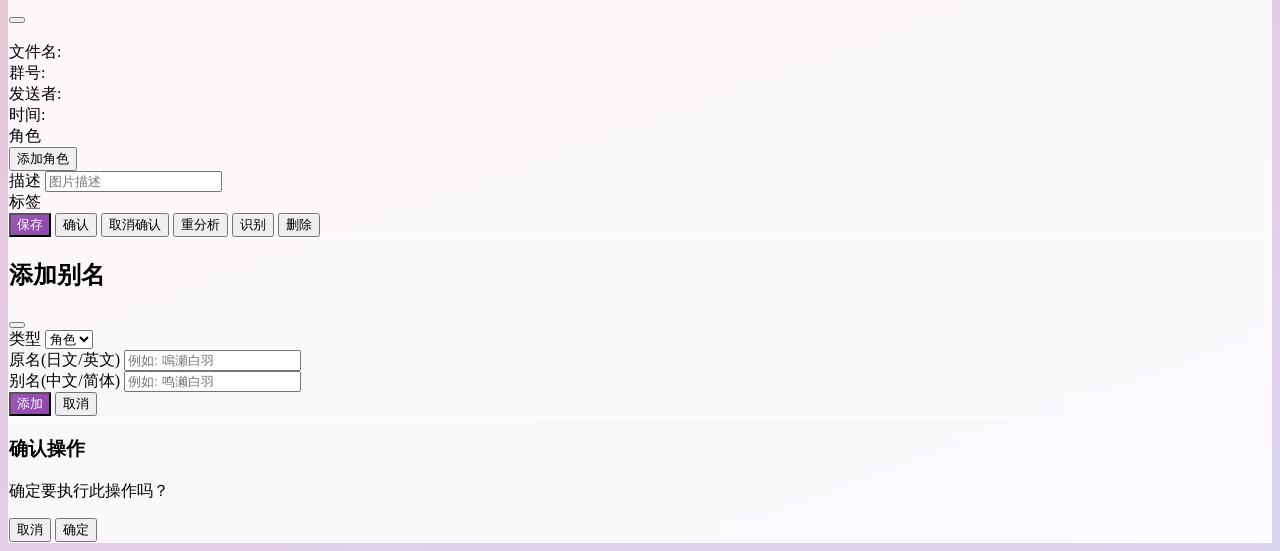
==== commit 53c091d1: "feat: WebUI 添加实时日志查看 Ultraworked with [Sisyphus](https://github.com/code-yeongyu/oh-my-openagent)  C" ====
--- a/web/index.html
+++ b/web/index.html
@@ -157,9 +157,9 @@
         </div>
 
         <!-- 主页面 -->
-        <div id="main-page" class="hidden min-h-screen">
+        <div id="main-page" class="hidden h-screen flex flex-col">
             <!-- Header -->
-            <header class="glass-card shadow-sm sticky top-0 z-40">
+            <header class="glass-card shadow-sm z-40 flex-shrink-0">
                 <div class="mx-auto px-4 lg:px-8 py-3 md:py-4">
                     <div class="flex items-center justify-between">
                         <div class="flex items-center space-x-3">
@@ -178,9 +178,9 @@
                 </div>
             </header>
 
-            <div class="mx-auto px-4 lg:px-8 py-4 md:py-6">
+            <div class="mx-auto px-4 lg:px-8 pt-3 md:pt-4 flex-1 flex flex-col overflow-hidden w-full">
                 <!-- 顶部导航 -->
-                <div class="flex gap-2 mb-4 md:mb-6 overflow-x-auto">
+                <div class="flex gap-2 mb-3 md:mb-4 overflow-x-auto flex-shrink-0">
                     <button class="tab-btn active px-3 md:px-4 py-2 rounded-lg bg-purple-100 text-purple-700 font-medium whitespace-nowrap text-sm md:text-base" data-tab="images">
                         <i data-lucide="images" class="w-4 h-4 inline mr-1"></i>图片管理
                     </button>
@@ -190,12 +190,15 @@
                     <button class="tab-btn px-3 md:px-4 py-2 rounded-lg hover:bg-white/50 text-gray-600 whitespace-nowrap text-sm md:text-base" data-tab="config">
                         <i data-lucide="settings" class="w-4 h-4 inline mr-1"></i>插件配置
                     </button>
+                    <button class="tab-btn px-3 md:px-4 py-2 rounded-lg hover:bg-white/50 text-gray-600 whitespace-nowrap text-sm md:text-base" data-tab="logs">
+                        <i data-lucide="scroll-text" class="w-4 h-4 inline mr-1"></i>插件日志
+                    </button>
                 </div>
 
-                <div class="flex flex-col md:flex-row gap-4 md:gap-6">
+                <div class="flex flex-col md:flex-row gap-3 md:gap-6 flex-1 overflow-hidden">
                     <!-- 侧边栏: 移动端水平滚动，桌面端垂直固定 -->
                     <aside id="sidebar" class="flex-shrink-0 md:w-48">
-                        <div class="glass-card rounded-xl p-2 md:p-4 md:sticky md:top-24">
+                        <div class="glass-card rounded-xl p-2 md:p-4">
                             <div class="flex md:flex-col gap-1 md:gap-2 overflow-x-auto md:overflow-visible">
                                 <button class="sidebar-item active flex items-center gap-2 md:gap-3 px-3 md:px-4 py-2 md:py-3 rounded-lg text-left whitespace-nowrap text-sm md:text-base md:w-full" data-filter="all">
                                     <i data-lucide="images" class="w-4 h-4 md:w-5 md:h-5 text-purple-500 shrink-0"></i>
@@ -218,19 +221,20 @@
                     </aside>
 
                     <!-- 主内容 -->
-                    <main class="flex-1 min-w-0">
+                    <main class="flex-1 min-w-0 flex flex-col overflow-hidden">
                         <!-- 图片管理内容 -->
-                        <div id="tab-images" class="tab-content">
+                        <div id="tab-images" class="tab-content flex flex-col overflow-hidden flex-1">
                             <!-- 搜索栏 -->
-                            <div class="glass-card rounded-xl p-4 mb-6">
-                                <div class="flex flex-wrap gap-3">
+                            <div class="glass-card rounded-xl p-3 md:p-4 mb-3 md:mb-4 flex-shrink-0">
+                                <div class="flex flex-wrap gap-2 md:gap-3">
                                     <input type="text" id="search-keyword" placeholder="搜索角色/作品/标签..." 
                                         class="flex-1 min-w-0 px-4 py-2 rounded-lg border border-gray-200 focus:border-purple-400 focus:ring-2 focus:ring-purple-100 outline-none transition">
                                     <button id="search-btn" class="btn-primary px-6 py-2 rounded-lg font-medium">
                                         <i data-lucide="search" class="w-4 h-4 inline mr-1"></i>搜索
                                     </button>
-                                    <button id="clear-search-btn" class="px-4 py-2 bg-gray-100 text-gray-600 rounded-lg hover:bg-gray-200 transition">
-                                        清除
+                                    <button id="import-btn" class="px-4 py-2 bg-gradient-to-r from-purple-500 to-pink-500 text-white rounded-lg font-medium shadow hover:shadow-lg transition flex items-center gap-1">
+                                        <i data-lucide="upload" class="w-4 h-4"></i>
+                                        <span class="hidden sm:inline">导入</span>
                                     </button>
                                 </div>
                             </div>
@@ -263,14 +267,8 @@
                             </div>
 
                             <!-- 图片列表 -->
-                            <div id="image-grid" class="grid grid-cols-2 sm:grid-cols-3 md:grid-cols-3 lg:grid-cols-4 xl:grid-cols-5 2xl:grid-cols-6 gap-3 md:gap-4"></div>
-                            
-                            <!-- 导入按钮 -->
-                            <div class="mt-4 flex justify-center">
-                                <button id="import-btn" class="px-6 py-3 bg-gradient-to-r from-purple-500 to-pink-500 text-white rounded-xl font-medium shadow-lg hover:shadow-xl transition flex items-center gap-2">
-                                    <i data-lucide="upload" class="w-5 h-5"></i>
-                                    从文件导入图片
-                                </button>
+                            <div id="grid-wrapper" class="flex-1 overflow-hidden min-h-0">
+                                <div id="image-grid" class="grid grid-cols-2 sm:grid-cols-3 md:grid-cols-3 lg:grid-cols-4 xl:grid-cols-5 2xl:grid-cols-6 gap-3 md:gap-4 h-full content-start"></div>
                             </div>
                             
                             <!-- 导入弹窗 -->
@@ -299,7 +297,7 @@
                             </div>
                             
                             <!-- 翻页 -->
-                            <div class="mt-6 flex items-center justify-center gap-1 sm:gap-2">
+                            <div class="py-2 md:py-3 flex items-center justify-center gap-1 sm:gap-2 flex-shrink-0">
                                 <button id="first-page" class="hidden sm:block p-2 rounded-lg hover:bg-white/50 disabled:opacity-50" title="首页">
                                     <i data-lucide="chevrons-left" class="w-5 h-5"></i>
                                 </button>
@@ -325,7 +323,7 @@
                         </div>
 
                         <!-- 别名管理 -->
-                        <div id="tab-aliases" class="tab-content hidden">
+                        <div id="tab-aliases" class="tab-content hidden flex-1 overflow-y-auto">
                             <div class="glass-card rounded-xl p-3 md:p-4 mb-4">
                                 <div class="flex flex-wrap gap-2 md:gap-3 items-center">
                                     <input type="text" id="search-alias" placeholder="搜索别名..." 
@@ -375,7 +373,7 @@
                         </div>
 
                         <!-- 统计 -->
-                        <div id="tab-stats" class="tab-content hidden">
+                        <div id="tab-stats" class="tab-content hidden flex-1 overflow-y-auto">
                             <div class="glass-card rounded-xl p-6">
                                 <div class="flex items-center justify-between mb-6">
                                     <h2 class="text-xl font-bold text-gray-800">图片统计</h2>
@@ -417,7 +415,7 @@
                         </div>
 
                         <!-- 插件配置 -->
-                        <div id="tab-config" class="tab-content hidden">
+                        <div id="tab-config" class="tab-content hidden flex-1 overflow-y-auto">
                             <div class="glass-card rounded-xl p-6">
                                 <div class="flex flex-col sm:flex-row items-start sm:items-center justify-between gap-3 sm:gap-0 mb-6">
                                     <div>
@@ -440,6 +438,23 @@
                                         <span>加载配置中...</span>
                                     </div>
                                 </div>
+                            </div>
+                        </div>
+
+                        <!-- 插件日志 -->
+                        <div id="tab-logs" class="tab-content hidden flex-1 overflow-hidden">
+                            <div class="glass-card rounded-xl p-4 md:p-6 h-full flex flex-col">
+                                <div class="flex flex-col sm:flex-row items-start sm:items-center justify-between gap-3 mb-4 flex-shrink-0">
+                                    <div>
+                                        <h2 class="text-xl font-bold text-gray-800">插件日志</h2>
+                                        <p class="text-gray-500 text-sm mt-1">实时刷新 CollectImage 相关日志，便于观察收图、分析和 WebUI 操作状态</p>
+                                    </div>
+                                    <label class="flex items-center gap-2 cursor-pointer text-sm text-gray-600">
+                                        <input type="checkbox" id="log-auto-scroll" checked class="w-5 h-5 rounded border-gray-300 text-purple-500 focus:ring-purple-400">
+                                        自动滚动
+                                    </label>
+                                </div>
+                                <pre id="log-output" class="flex-1 min-h-0 overflow-y-auto bg-gray-950 text-green-100 rounded-xl p-4 text-xs md:text-sm leading-6 whitespace-pre-wrap font-mono"></pre>
                             </div>
                         </div>
                     </main>
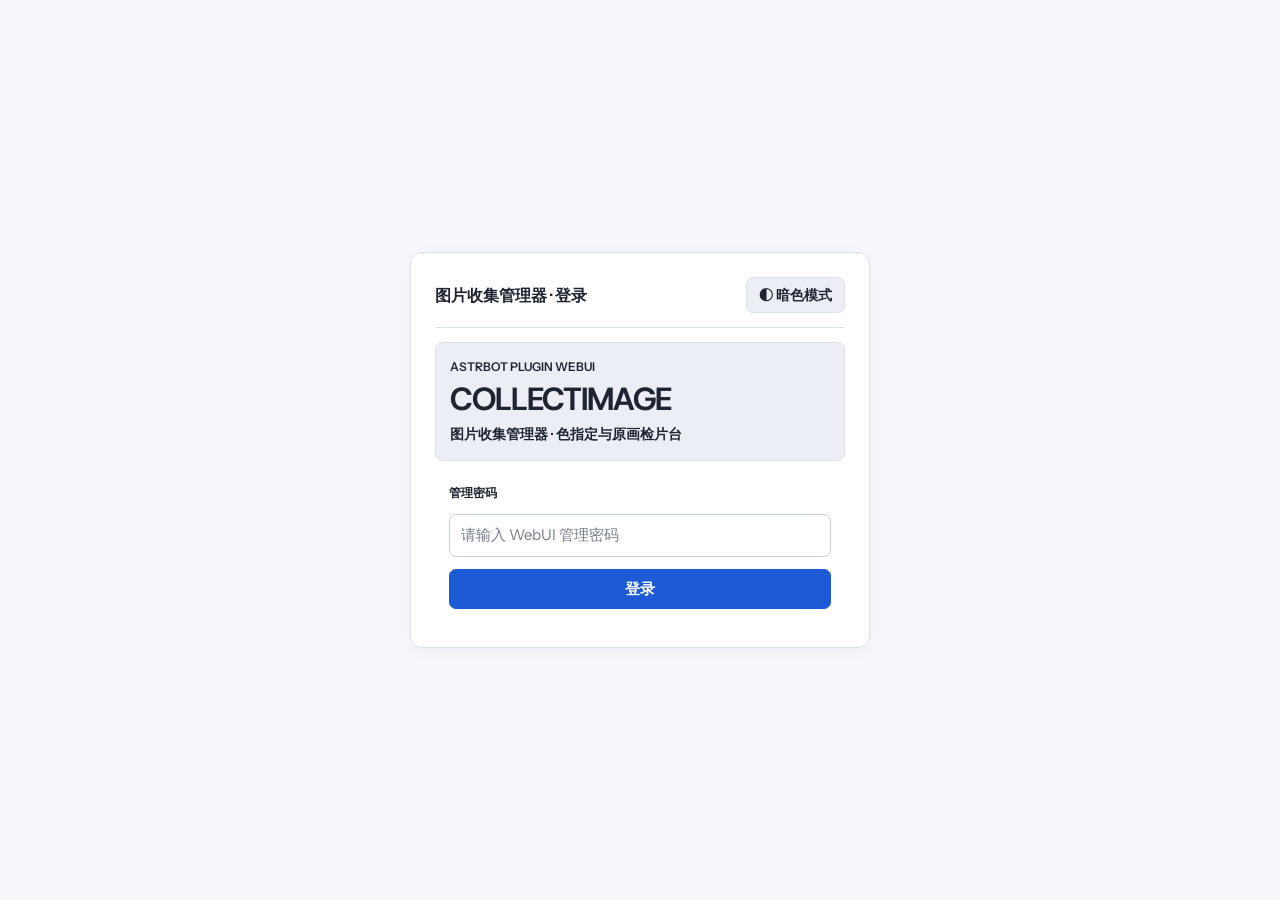
==== commit 66f48134: "feat: redesign WebUI with light/dark glassmorphism, GitHub contribution stats, categorized config, i" ====
--- a/web/index.html
+++ b/web/index.html
@@ -1,619 +1,605 @@
 <!DOCTYPE html>
-<html lang="zh-CN">
+<html lang="zh-CN" data-theme="light">
 <head>
     <meta charset="UTF-8">
     <meta name="viewport" content="width=device-width, initial-scale=1.0">
     <title>图片收集管理器</title>
-    <!-- Tailwind CSS -->
-    <script src="https://cdn.tailwindcss.com"></script>
-    <!-- Chart.js -->
-    <script src="https://cdn.jsdelivr.net/npm/chart.js@4.4.0/dist/chart.umd.min.js"></script>
     <!-- Toastify CSS -->
     <link rel="stylesheet" href="https://cdn.jsdelivr.net/npm/toastify-js@1.12.0/src/toastify.min.css">
-    <!-- Heroicons -->
-    <script src="https://unpkg.com/lucide@latest/dist/umd/lucide.min.js"></script>
-    <style>
-        :root {
-            --gradient-start: #DDD6F3;
-            --gradient-end: #FAACA8;
-            --accent: #9B59B6;
-        }
-        
-        body {
-            background-image: linear-gradient(-20deg, var(--gradient-start) 0%, var(--gradient-end) 100%);
-            min-height: 100vh;
-        }
-        
-        .glass-card {
-            background: rgba(255, 255, 255, 0.85);
-            backdrop-filter: blur(10px);
-            border: 1px solid rgba(255, 255, 255, 0.5);
-        }
-        
-        .image-card {
-            transition: all 0.3s ease;
-        }
-        
-        .image-card:hover {
-            transform: translateY(-4px);
-            box-shadow: 0 12px 24px rgba(155, 89, 182, 0.2);
-        }
-        
-        .image-card img {
-            transition: transform 0.3s ease;
-        }
-        
-        .image-card:hover img {
-            transform: scale(1.05);
-        }
-        
-        .confirm-badge {
-            width: 24px;
-            height: 24px;
-            display: flex;
-            align-items: center;
-            justify-content: center;
-            border-radius: 50%;
-            font-size: 12px;
-            flex-shrink: 0;
-        }
-        
-        .confirm-badge.confirmed {
-            background: #22C55E;
-            color: white;
-        }
-        
-        .confirm-badge.unconfirmed {
-            background: #F59E0B;
-            color: white;
-        }
-        
-        .sidebar-item {
-            transition: all 0.2s ease;
-        }
-        
-        .sidebar-item:hover {
-            background: rgba(155, 89, 182, 0.1);
-        }
-        
-        .sidebar-item.active {
-            background: rgba(155, 89, 182, 0.2);
-            border-left: 3px solid var(--accent);
-        }
-        
-        .modal-overlay {
-            background: rgba(0, 0, 0, 0.5);
-            backdrop-filter: blur(4px);
-        }
-        
-        .modal-content {
-            animation: modalSlideIn 0.3s ease;
-        }
-        
-        @media (max-width: 767px) {
-            .sidebar-item.active {
-                border-left: none;
-            }
-        }
-        
-        @keyframes modalSlideIn {
-            from {
-                opacity: 0;
-                transform: translateY(-20px);
-            }
-            to {
-                opacity: 1;
-                transform: translateY(0);
-            }
-        }
-        
-        .btn-primary {
-            background: linear-gradient(135deg, #9B59B6, #8E44AD);
-            color: white;
-            transition: all 0.2s ease;
-        }
-        
-        .btn-primary:hover {
-            background: linear-gradient(135deg, #8E44AD, #7D3C98);
-            transform: translateY(-1px);
-        }
-        
-        .pagination input {
-            width: 60px;
-            text-align: center;
-        }
-        
-        /* Toast 样式覆盖 */
-        .toastify {
-            font-family: -apple-system, BlinkMacSystemFont, 'Segoe UI', Roboto, sans-serif;
-        }
-    </style>
+    <link rel="stylesheet" href="/web/software.css?v=20261107-theme">
 </head>
-<body class="text-gray-700 font-sans">
+<body>
+    <div id="ui-notice" role="status" aria-live="polite" hidden></div>
     <div id="app">
-        <!-- 登录页 -->
-        <div id="login-page" class="min-h-screen flex items-center justify-center p-4">
-            <div class="glass-card rounded-2xl shadow-xl p-8 w-full max-w-md">
-                <div class="text-center mb-8">
-                    <div class="w-16 h-16 mx-auto mb-4 bg-gradient-to-br from-purple-400 to-pink-400 rounded-full flex items-center justify-center">
-                        <i data-lucide="image" class="w-8 h-8 text-white"></i>
-                    </div>
-                    <h1 class="text-2xl font-bold text-gray-800">图片收集管理器</h1>
-                    <p class="text-gray-500 mt-2">AstrBot 插件</p>
-                </div>
-                <form id="login-form" class="space-y-4">
+        <!-- 登录页 (Retro Password Dialog Window) -->
+        <div id="login-page" class="min-h-screen flex items-center justify-center p-4" style="min-height: 100vh; display: flex; align-items: center; justify-content: center; padding: 16px;">
+            <div class="retro-window" style="width: 100%; max-width: 460px;">
+                <div class="retro-titlebar">
+                    <div class="retro-titlebar-left">
+                        <span class="retro-ornament-box" aria-hidden="true"></span>
+                        <span>图片收集管理器 · 登录</span>
+                    </div>
+                    <button type="button" class="retro-key theme-toggle-btn" aria-label="切换亮色或暗色模式">◐ 暗色模式</button>
+                </div>
+                <div class="retro-window-yellow" style="border: 1px solid var(--dp-color-ink); padding: 14px; margin-bottom: 8px;">
+                    <div style="font-family: var(--dp-typography-mono); font-size: 12px; font-weight: 700; margin-bottom: 4px;">
+                        <span class="retro-ticker-arrow" aria-hidden="true">&gt;&gt;</span> ASTRBOT PLUGIN WEBUI
+                    </div>
+                    <h1 class="display-hero-title" style="font-size: 42px;">COLLECTIMAGE</h1>
+                    <p style="font-size: 14px; font-weight: 700; margin-top: 6px;">图片收集管理器 · 色指定与原画检片台</p>
+                </div>
+                <div class="retro-well" style="padding: 14px;">
+                    <form id="login-form" style="display: flex; flex-direction: column; gap: 12px;">
+                        <label for="password" style="font-family: var(--dp-typography-mono); font-size: 12px; font-weight: 700;">
+                            管理密码
+                        </label>
+                        <input type="password" id="password" class="retro-input" style="width: 100%;" placeholder="请输入 WebUI 管理密码" required>
+                        <button type="submit" class="retro-key retro-key-primary" style="width: 100%; padding: 8px 14px; font-size: 15px;">
+                            <span class="retro-ticker-arrow" aria-hidden="true">-&gt;</span> 登录
+                        </button>
+                    </form>
+                    <p id="login-error" class="hidden" style="margin-top: 10px; background: var(--dp-color-emphasis); color: var(--dp-color-ink); border: 1px solid var(--dp-color-ink); padding: 6px 8px; font-family: var(--dp-typography-mono); font-size: 12px; font-weight: 700;"></p>
+                </div>
+            </div>
+        </div>
+
+        <!-- 主页面 (12-Column Offset Retro Desktop + Cel-Check Inspection Desk) -->
+        <div id="main-page" class="hidden">
+            <div class="desktop-shell">
+                <!-- Window 1: Broad Yellow Launch Window (Cols 1-8) -->
+                <header class="retro-window win-launch">
+                    <div class="retro-titlebar">
+                        <div class="retro-titlebar-left">
+                            <span class="retro-ornament-box" aria-hidden="true"></span>
+                            <span>图片收集管理器 · 审片工作台</span>
+                        </div>
+                        <div style="display: flex; align-items: center; gap: 8px;">
+                            <span style="font-family: var(--dp-typography-mono); font-size: 11px;">X-SHEET</span>
+                            <button id="theme-toggle-btn" class="retro-key theme-toggle-btn" type="button" aria-label="切换亮色或暗色模式">◐ 暗色模式</button>
+                            <button id="logout-btn" class="retro-key" style="padding: 1px 8px; font-size: 11px;" aria-label="退出登录">退出登录</button>
+                        </div>
+                    </div>
+                    <div class="launch-body">
+                        <div class="launch-sub-cluster">
+                            <span class="launch-sub-tag"><span class="retro-ticker-arrow" aria-hidden="true">&gt;&gt;</span> CEL-CHECK INSPECTION DESK // 色指定・审片校对台</span>
+                            <h1 class="display-hero-title">COLLECTIMAGE</h1>
+                            <p style="font-size: 14px; font-weight: 700;">群聊二次元插画自动化收集 · 角色×作品别名归档工作台</p>
+                        </div>
+                        <div style="display: flex; flex-direction: column; gap: 6px; align-items: flex-end;">
+                            <div style="background: var(--dp-color-bevel-light); border: 2px solid var(--dp-color-ink); padding: 6px 10px; font-family: var(--dp-typography-mono); font-size: 12px; font-weight: 700;">
+                                快捷键：空格确认当前图片
+                            </div>
+                            <div style="display: flex; gap: 6px;">
+                                <button id="import-btn" class="retro-key retro-key-primary" type="button">导入图片</button>
+                            </div>
+                        </div>
+                    </div>
+                </header>
+
+                <!-- Window 2: Compact Monitor-Like Facts Panel (Cols 9-12) -->
+                <section class="retro-window win-monitor" aria-label="馆藏与校对进度监视器">
+                    <div class="retro-titlebar retro-titlebar-accent">
+                        <div class="retro-titlebar-left">
+                            <span class="retro-ornament-box" aria-hidden="true"></span>
+                            <span>馆藏概览</span>
+                        </div>
+                        <span id="image-count" style="font-family: var(--dp-typography-mono); font-size: 11px;">共 0 张图片</span>
+                    </div>
+                    <div class="monitor-screen retro-well-dark">
+                        <div class="monitor-row">
+                            <span>全部图片</span>
+                            <strong aria-live="polite" id="monitor-total">—</strong>
+                        </div>
+                        <div class="monitor-row">
+                            <span>已确认</span>
+                            <strong id="monitor-confirmed" class="monitor-num-accent">—</strong>
+                        </div>
+                        <div class="monitor-row">
+                            <span>待校对</span>
+                            <strong id="monitor-unconfirmed">—</strong>
+                        </div>
+                        <div class="segmented-meter" id="monitor-segmented-bar" title="已归档 / 待校对分段进度">
+                            <span class="seg-block"></span>
+                            <span class="seg-block"></span>
+                            <span class="seg-block"></span>
+                            <span class="seg-block"></span>
+                            <span class="seg-block"></span>
+                            <span class="seg-block"></span>
+                            <span class="seg-block"></span>
+                            <span class="seg-block"></span>
+                            <span class="seg-block"></span>
+                            <span class="seg-block"></span>
+                            <span class="seg-block"></span>
+                            <span class="seg-block"></span>
+                        </div>
+                    </div>
+                </section>
+
+                <!-- Window 3: Bright Pink Strip Spanning Beneath (Cols 1-12) -->
+                <nav class="win-pink-strip" aria-label="主工作域与检片状态切换">
+                    <div class="strip-nav-group">
+                        <span style="font-family: var(--dp-typography-mono); font-size: 12px; font-weight: 700; background: var(--dp-color-ink); color: var(--dp-color-bevel-light); padding: 4px 8px;">
+                            WORK_DOMAIN:
+                        </span>
+                        <button class="tab-btn retro-key active" data-tab="images" type="button">图片管理</button>
+                        <button class="tab-btn retro-key" data-tab="aliases" type="button">别名管理</button>
+                        <button class="tab-btn retro-key" data-tab="config" type="button">插件配置</button>
+                        <button class="tab-btn retro-key" data-tab="logs" type="button">插件日志</button>
+                    </div>
+
+                    <!-- 侧边筛选整合为紧凑律表拨片组 -->
+                    <aside id="sidebar" class="strip-filter-group" aria-label="检片确认状态筛选">
+                        <span style="font-family: var(--dp-typography-mono); font-size: 12px; font-weight: 700;">FILTER:</span>
+                        <button class="sidebar-item retro-key active" data-filter="all" type="button">全部图片</button>
+                        <button class="sidebar-item retro-key" data-filter="unconfirmed" type="button">未确认</button>
+                        <button class="sidebar-item retro-key" data-filter="confirmed" type="button">已确认</button>
+                        <button class="sidebar-item retro-key" data-filter="stats" type="button">统计</button>
+                    </aside>
+                </nav>
+
+                <!-- Window 4: Capability Workspace Window (Cols 1-12) -->
+                <main class="win-workspace">
+                    <!-- TAB 1: 图片管理 (4列检片网格 + 右侧常驻检片校对槽) -->
+                    <div id="tab-images" class="tab-content">
+                        <div class="cel-desk-layout">
+                            <!-- Left Column: Search + Batch + 4-Col Picture Windows + Pagination -->
+                            <div class="retro-window">
+                                <div class="retro-titlebar">
+                                    <div class="retro-titlebar-left">
+                                        <span class="retro-ornament-box" aria-hidden="true"></span>
+                                        <span>图片库</span>
+                                    </div>
+                                    <span id="grid-status-hint" style="font-family: var(--dp-typography-mono); font-size: 11px;">MODE: ALL_FRAMES</span>
+                                </div>
+
+                                <!-- 搜索与快捷别名栏 -->
+                                <div class="toolbar-well">
+                                    <div class="search-bar-group">
+                                        <label for="search-keyword" style="font-family: var(--dp-typography-mono); font-size: 12px; font-weight: 700;">QUERY:</label>
+                                        <input type="text" id="search-keyword" class="retro-input" style="flex: 1;" placeholder="搜索角色、作品或标签">
+                                        <button id="search-btn" class="retro-key retro-key-yellow" type="button">
+                                            <span class="retro-ticker-arrow" aria-hidden="true">&gt;</span> 搜索
+                                        </button>
+                                    </div>
+                                    <div style="display: flex; align-items: center; gap: 6px; flex-wrap: wrap;">
+                                        <button type="button" class="retro-key quick-query-btn" data-q="辻倉朱比華" style="font-size: 11px; padding: 4px 8px;">辻倉朱比華⇄anemoi</button>
+                                        <button type="button" class="retro-key quick-query-btn" data-q="Summer Pockets" style="font-size: 11px; padding: 4px 8px;">Summer Pockets</button>
+                                        <button type="button" class="retro-key quick-query-btn" data-q="" style="font-size: 11px; padding: 4px 8px;">重置</button>
+                                    </div>
+                                </div>
+
+                                <!-- 批量操作栏 -->
+                                <div id="batch-operations" class="toolbar-well hidden" style="background-color: var(--dp-color-highlight);">
+                                    <div style="display: flex; align-items: center; gap: 12px;">
+                                        <label style="display: flex; align-items: center; gap: 6px; cursor: pointer; font-weight: 700; font-size: 13px;">
+                                            <input type="checkbox" id="select-all" style="width: 16px; height: 16px;">
+                                            <span>全选本页</span>
+                                        </label>
+                                        <span id="selected-count" style="font-family: var(--dp-typography-mono); font-size: 12px; font-weight: 700;">已选择 0 张图片</span>
+                                    </div>
+                                    <div style="display: flex; gap: 6px;">
+                                        <button id="batch-confirm-btn" class="retro-key retro-key-teal" type="button">✓ 批量确认归档</button>
+                                        <button id="batch-unconfirm-btn" class="retro-key retro-key-yellow" type="button">! 批量取消确认</button>
+                                        <button id="batch-delete-btn" class="retro-key retro-key-pink" type="button">✕ 批量删除</button>
+                                    </div>
+                                </div>
+
+                                <!-- 图片列表井 (滚动动态加载) -->
+                                <div id="grid-wrapper" class="retro-well cel-grid-well">
+                                    <div id="image-grid"></div>
+                                    <div id="scroll-load-sentinel" class="scroll-sentinel" aria-live="polite">
+                                        <span id="scroll-load-status">向下滚动自动加载更多图片...</span>
+                                        <button id="load-more-btn" class="retro-key" type="button" style="padding: 4px 12px !important; min-height: 32px; font-size: 13px !important;">加载更多</button>
+                                    </div>
+                                </div>
+
+                                <!-- 翻页控制条 (隐藏保留 DOM 兼容，主交互已切换为无限滚动加载) -->
+                                <div class="toolbar-well hidden" style="margin-top: 8px; margin-bottom: 0; justify-content: center;">
+                                    <button id="first-page" class="retro-key" type="button" title="首页">|&lt; 首页</button>
+                                    <button id="prev-page" class="retro-key" type="button" title="上一页">&lt; 上一页</button>
+                                    <div style="display: flex; align-items: center; gap: 6px; font-family: var(--dp-typography-mono); font-size: 13px; font-weight: 700; padding: 0 8px;">
+                                        <span>PAGE</span>
+                                        <input type="number" id="page-input" min="1" value="1" class="retro-input" style="width: 64px; text-align: center; padding: 3px 6px;">
+                                        <span>/ <span id="total-pages">1</span></span>
+                                        <button id="go-page" class="retro-key retro-key-yellow" type="button">跳转</button>
+                                    </div>
+                                    <button id="next-page" class="retro-key" type="button" title="下一页">下一页 &gt;</button>
+                                    <button id="last-page" class="retro-key" type="button" title="尾页">尾页 &gt;|</button>
+                                </div>
+                            </div>
+
+                            <!-- Right Column: Permanent Cel-Check Inspector Dock (390px) -->
+                            <aside class="retro-window inspector-window" aria-label="原画检片校对槽">
+                                <div class="retro-titlebar retro-titlebar-accent">
+                                    <div class="retro-titlebar-left">
+                                        <span class="retro-ornament-box" aria-hidden="true"></span>
+                                        <span>图片详情</span>
+                                    </div>
+                                    <button type="button" id="open-modal-zoom-btn" class="retro-key" style="padding: 1px 6px; font-size: 11px;">查看大图</button>
+                                </div>
+
+                                <!-- 主操作：盖章确认归档 + 保存 + 重分析 -->
+                                <div class="inspector-actions" style="display: flex; flex-direction: column; gap: 6px;">
+                                    <div style="display: grid; grid-template-columns: 1fr 1fr; gap: 6px;">
+                                        <button id="confirm-btn" class="retro-key retro-key-teal" type="button" style="padding: 8px; font-size: 14px;">
+                                            确认归档
+                                        </button>
+                                        <button id="unconfirm-btn" class="retro-key" type="button" style="padding: 8px; font-size: 14px;">
+                                            取消确认
+                                        </button>
+                                    </div>
+                                    <div style="display: grid; grid-template-columns: 1fr 1fr; gap: 6px;">
+                                        <button id="save-detail-btn" class="retro-key retro-key-primary" type="button">
+                                            保存角色与描述
+                                        </button>
+                                        <button id="reanalyze-btn" class="retro-key" type="button">
+                                            ↻ VLM 重分析
+                                        </button>
+                                    </div>
+                                    <div style="display: grid; grid-template-columns: 1fr 1fr; gap: 6px;">
+                                        <button id="recognize-btn" class="retro-key" type="button">
+                                            识别角色
+                                        </button>
+                                        <button id="delete-btn" class="retro-key" type="button">
+                                            删除图片
+                                        </button>
+                                    </div>
+                                </div>
+
+                                <!-- 选中原画缩略与元数据井 -->
+                                <div class="retro-well inspector-preview-grid">
+                                    <div class="inspector-thumb-box retro-well">
+                                        <img id="detail-image" src="" alt="当前检片原画预览">
+                                    </div>
+                                    <div class="inspector-kv-list">
+                                        <div class="inspector-kv-row">
+                                            <span>编号</span>
+                                            <strong id="dock-frame-id">#--</strong>
+                                        </div>
+                                        <div class="inspector-kv-row">
+                                            <span>文件</span>
+                                            <strong id="detail-filename" style="max-width: 140px; overflow: hidden; text-overflow: ellipsis; white-space: nowrap;">未选择</strong>
+                                        </div>
+                                        <div class="inspector-kv-row">
+                                            <span>群号</span>
+                                            <strong id="detail-group">--</strong>
+                                        </div>
+                                        <div class="inspector-kv-row">
+                                            <span>发送者</span>
+                                            <strong id="detail-sender">--</strong>
+                                        </div>
+                                        <div class="inspector-kv-row">
+                                            <span>收录时间</span>
+                                            <strong id="detail-time">--</strong>
+                                        </div>
+                                        <div class="inspector-kv-row">
+                                            <span>状态</span>
+                                            <strong id="dock-confirm-status">待选定</strong>
+                                        </div>
+                                    </div>
+                                </div>
+
+                                <!-- 角色 × 作品 JSON 编辑器 -->
+                                <div class="inspector-section">
+                                    <div class="inspector-label">
+                                        <span>角色与作品</span>
+                                        <button type="button" id="add-character-btn" class="retro-key retro-key-yellow" style="padding: 2px 8px; font-size: 11px;">+ 添加角色</button>
+                                    </div>
+                                    <div id="character-editor" class="retro-well" style="padding: 8px;">
+                                        <div class="character-list" style="display: flex; flex-direction: column; gap: 6px;"></div>
+                                    </div>
+                                </div>
+
+                                <!-- 一句话描述编辑 -->
+                                <div class="inspector-section">
+                                    <label for="detail-description" class="inspector-label">
+                                        <span>画面描述</span>
+                                    </label>
+                                    <textarea id="detail-description" class="retro-input" style="width:100%;min-height:72px;resize:vertical" placeholder="图片描述" rows="3"></textarea>
+                                </div>
+
+                                <!-- 7维外观特征标签 -->
+                                <div class="inspector-section">
+                                    <div class="inspector-label">
+                                        <span>标签</span>
+                                    </div>
+                                    <div id="detail-tags" class="retro-well" style="padding: 6px; min-height: 54px; max-height: 110px; overflow-y: auto;"></div>
+                                </div>
+
+                            </aside>
+                        </div>
+                    </div>
+
+                    <!-- TAB 2: 别名管理 (Retro Lexicon Window) -->
+                    <div id="tab-aliases" class="tab-content hidden">
+                        <div class="retro-window">
+                            <div class="retro-titlebar">
+                                <div class="retro-titlebar-left">
+                                    <span class="retro-ornament-box" aria-hidden="true"></span>
+                                    <span>角色与作品别名</span>
+                                </div>
+                                <span style="font-family: var(--dp-typography-mono); font-size: 11px;">中日文别名映射</span>
+                            </div>
+
+                            <div class="toolbar-well">
+                                <input type="text" id="search-alias" class="retro-input" style="flex: 1; min-width: 200px;" placeholder="搜索日文原名或中文简体别名...">
+                                <select id="alias-type-filter" class="retro-input" aria-label="别名类型筛选">
+                                    <option value="">全部类型 (ALL)</option>
+                                    <option value="character">角色 (CHARACTER)</option>
+                                    <option value="work">作品 (WORK)</option>
+                                </select>
+                                <select id="alias-page-size" class="retro-input" aria-label="每页条数">
+                                    <option value="25">25条/页</option>
+                                    <option value="50">50条/页</option>
+                                    <option value="100">100条/页</option>
+                                </select>
+                                <button id="search-alias-btn" class="retro-key retro-key-yellow" type="button">搜索别名</button>
+                                <button id="import-alias-btn" class="retro-key" type="button">导入 aliases.json</button>
+                                <button id="add-alias-btn" class="retro-key retro-key-primary" type="button">+ 添加别名</button>
+                            </div>
+
+                            <!-- 批量导入进度条 -->
+                            <div id="import-progress" class="hidden retro-window-yellow" style="border: 1px solid var(--dp-color-ink); padding: 10px; margin-bottom: 8px;">
+                                <div class="retro-well" style="height: 16px; overflow: hidden;">
+                                    <div id="progress-fill" style="height: 100%; width: 0%; background: var(--dp-color-accent);"></div>
+                                </div>
+                                <div style="display: flex; justify-content: space-between; align-items: center; margin-top: 6px; font-family: var(--dp-typography-mono); font-size: 12px;">
+                                    <span id="progress-text">导入中...</span>
+                                    <button id="stop-import-btn" class="retro-key retro-key-pink" type="button">停止导入</button>
+                                </div>
+                            </div>
+
+                            <div id="alias-list" class="retro-well" style="padding: 10px; min-height: 420px; display: flex; flex-direction: column; gap: 6px;"></div>
+
+                            <div class="toolbar-well" style="margin-top: 8px; margin-bottom: 0; justify-content: center;">
+                                <button id="alias-prev-page" class="retro-key" type="button">&lt; 上一页</button>
+                                <span id="alias-page-info" style="font-family: var(--dp-typography-mono); font-size: 13px; font-weight: 700; padding: 0 12px;">第 1 页</span>
+                                <button id="alias-next-page" class="retro-key" type="button">下一页 &gt;</button>
+                            </div>
+                        </div>
+                    </div>
+
+                    <!-- TAB 3: 统计报表 (GitHub Contributions Heatmap) -->
+                    <div id="tab-stats" class="tab-content hidden">
+                        <div class="retro-window">
+                            <div class="retro-titlebar">
+                                <div class="retro-titlebar-left">
+                                    <span class="retro-ornament-box" aria-hidden="true"></span>
+                                    <span>图片统计 · 收录贡献热力图</span>
+                                </div>
+                                <select id="stats-days" class="retro-input" style="padding: 4px 10px !important; font-size: 14px !important;" aria-label="统计天数范围">
+                                    <option value="365" selected>最近 1 年 (365 天)</option>
+                                    <option value="180">最近半年 (180 天)</option>
+                                    <option value="90">最近 90 天</option>
+                                    <option value="30">最近 30 天</option>
+                                </select>
+                            </div>
+
+                            <div class="stats-kpi-grid" style="display: grid; grid-template-columns: repeat(4, minmax(0, 1fr)); gap: 12px; margin-bottom: 18px;">
+                                <div class="retro-window" style="padding: 14px;">
+                                    <div style="font-size: 13px; color: var(--dp-color-ink-secondary); font-weight: 600;">总图片数</div>
+                                    <div id="stats-total" class="display-hero-title" style="font-size: 34px; margin-top: 4px;">0</div>
+                                </div>
+                                <div class="retro-window" style="padding: 14px;">
+                                    <div style="font-size: 13px; color: var(--dp-color-ink-secondary); font-weight: 600;">已确认归档</div>
+                                    <div id="stats-confirmed" class="display-hero-title" style="font-size: 34px; margin-top: 4px; color: var(--dp-color-accent);">0</div>
+                                </div>
+                                <div class="retro-window" style="padding: 14px;">
+                                    <div style="font-size: 13px; color: var(--dp-color-ink-secondary); font-weight: 600;">待确认校对</div>
+                                    <div id="stats-unconfirmed" class="display-hero-title" style="font-size: 34px; margin-top: 4px;">0</div>
+                                </div>
+                                <div class="retro-window" style="padding: 14px;">
+                                    <div style="font-size: 13px; color: var(--dp-color-ink-secondary); font-weight: 600;">今日新增收录</div>
+                                    <div id="stats-today" class="display-hero-title" style="font-size: 34px; margin-top: 4px; color: #1a7f37;">0</div>
+                                </div>
+                            </div>
+
+                            <div class="gh-contrib-card">
+                                <div class="gh-contrib-header">
+                                    <div>
+                                        <h3 id="gh-contrib-summary" style="font-size: 16px; font-weight: 600; color: var(--dp-color-ink);">
+                                            过去一年共收录 0 张插画
+                                        </h3>
+                                        <p id="gh-contrib-sub" style="font-size: 13px; color: var(--dp-color-ink-secondary); margin-top: 2px;">
+                                            悬停或点击方格可查看单日收录数量
+                                        </p>
+                                    </div>
+                                    <div class="gh-contrib-meta" id="gh-contrib-streaks"></div>
+                                </div>
+
+                                <div class="gh-heatmap-scroll">
+                                    <div id="gh-contrib-graph" class="gh-heatmap-container" role="region" aria-label="每日新增图片 GitHub 贡献热力图"></div>
+                                </div>
+
+                                <div class="gh-contrib-footer">
+                                    <span id="gh-contrib-selected-day" style="font-size: 13px; color: var(--dp-color-ink-secondary);">
+                                        移入方格查看某日收录详情
+                                    </span>
+                                    <div class="gh-legend" aria-label="热力图颜色图例">
+                                        <span>少</span>
+                                        <span class="gh-cell gh-level-0" title="0 张"></span>
+                                        <span class="gh-cell gh-level-1" title="少量收录"></span>
+                                        <span class="gh-cell gh-level-2" title="中量收录"></span>
+                                        <span class="gh-cell gh-level-3" title="较多收录"></span>
+                                        <span class="gh-cell gh-level-4" title="大量收录"></span>
+                                        <span>多</span>
+                                    </div>
+                                </div>
+                                <canvas id="stats-chart" class="hidden" aria-hidden="true"></canvas>
+                            </div>
+                        </div>
+                    </div>
+
+                    <!-- TAB 4: 插件配置 (左侧配置项 + 右侧分类目录) -->
+                    <div id="tab-config" class="tab-content hidden">
+                        <div class="retro-window">
+                            <div class="retro-titlebar">
+                                <div class="retro-titlebar-left">
+                                    <span class="retro-ornament-box" aria-hidden="true"></span>
+                                    <span>插件配置</span>
+                                </div>
+                                <div style="display: flex; gap: 8px;">
+                                    <button id="reset-config-btn" class="retro-key" type="button">重置</button>
+                                    <button id="save-config-btn" class="retro-key retro-key-primary" type="button">保存配置</button>
+                                </div>
+                            </div>
+
+                            <div class="retro-window-yellow" style="border: 1px solid var(--dp-color-rule); padding: 10px 14px; margin-bottom: 16px; font-size: 14px; color: var(--dp-color-ink-secondary);">
+                                修改后点击右上角“保存配置”，部分设置需重启插件生效。可点击右侧分类快速筛选或定位配置项。
+                            </div>
+
+                            <div class="config-split-layout">
+                                <!-- 左侧：当前分类下的具体配置项 -->
+                                <div id="config-form" class="config-items-pane">
+                                    <div style="padding: 24px; text-align: center; color: var(--dp-color-ink-secondary);">
+                                        正在读取配置定义 (_conf_schema.json)...
+                                    </div>
+                                </div>
+                                <!-- 右侧：配置分类类名导航栏 -->
+                                <aside id="config-category-nav" class="config-category-sidebar" aria-label="配置项分类导航"></aside>
+                            </div>
+                        </div>
+                    </div>
+
+                    <!-- TAB 5: 插件日志 (CRT Monitor Log Stream) -->
+                    <div id="tab-logs" class="tab-content hidden">
+                        <div class="retro-window">
+                            <div class="retro-titlebar retro-titlebar-accent">
+                                <div class="retro-titlebar-left">
+                                    <span class="retro-ornament-box" aria-hidden="true"></span>
+                                    <span>插件日志</span>
+                                </div>
+                                <label style="display: flex; align-items: center; gap: 6px; cursor: pointer; font-family: var(--dp-typography-mono); font-size: 11px;">
+                                    <input type="checkbox" id="log-auto-scroll" checked>
+                                    <span>自动滚动</span>
+                                </label>
+                            </div>
+                            <pre id="log-output" class="retro-well-dark" style="height: 520px; overflow-y: auto; padding: 12px; font-family: var(--dp-typography-mono); font-size: 12px; line-height: 1.55; white-space: pre-wrap;"></pre>
+                        </div>
+                    </div>
+                </main>
+
+                <!-- Broad Footer with Folder-Like Link Headings -->
+                <footer class="retro-window desktop-footer">
                     <div>
-                        <input type="password" id="password" 
-                            class="w-full px-4 py-3 rounded-xl border border-gray-300 focus:border-purple-400 focus:ring-2 focus:ring-purple-200 outline-none transition"
-                            placeholder="请输入密码" required>
-                    </div>
-                    <button type="submit" 
-                        class="btn-primary w-full py-3 rounded-xl font-medium shadow-lg">
-                        登 录
-                    </button>
+                        <span class="folder-heading">处理流程</span>
+                        <div>图片筛选 · 角色识别 · 标签归档</div>
+                    </div>
+                    <div>
+                        <span class="folder-heading">快捷操作</span>
+                        <div>Click Card: 检视 | Space: 盖章确认</div>
+                    </div>
+                    <div>
+                        <span class="folder-heading">存储设置</span>
+                        <div>图库与缩略图由插件配置管理</div>
+                    </div>
+                    <div>
+                        <span class="folder-heading">AstrBot 插件</span>
+                        <div>AstrBot Plugin CollectImage</div>
+                    </div>
+                </footer>
+            </div>
+        </div>
+
+        <!-- 导入原画弹窗 (Retro Upload Dialog) -->
+        <div id="import-modal" class="fixed inset-0 z-50 hidden" style="position: fixed; inset: 0; z-index: 50; display: flex; align-items: center; justify-content: center; background: rgba(0,0,0,0.65); padding: 16px;">
+            <div class="retro-window" style="width: 100%; max-width: 480px;">
+                <div class="retro-titlebar">
+                    <div class="retro-titlebar-left">
+                        <span class="retro-ornament-box" aria-hidden="true"></span>
+                        <span>导入图片</span>
+                    </div>
+                </div>
+                <div class="retro-well" style="padding: 18px; text-align: center; cursor: pointer;" id="drop-zone">
+                    <input type="file" id="file-input" accept="image/*" multiple class="hidden">
+                    <div style="font-family: var(--dp-typography-display); font-size: 24px; font-weight: 900; margin-bottom: 6px;">DROP IMAGES HERE</div>
+                    <p style="font-size: 14px; font-weight: 700;">点击或拖拽图片到此处上传入库</p>
+                    <p style="font-family: var(--dp-typography-mono); font-size: 12px; margin-top: 4px;">支持 JPG / PNG / GIF / WebP / BMP 格式</p>
+                </div>
+                <div id="file-list" class="retro-well hidden" style="margin-top: 8px; padding: 8px; max-height: 150px; overflow-y: auto; display: flex; flex-direction: column; gap: 4px;"></div>
+                <div style="margin-top: 10px; display: flex; justify-content: flex-end; gap: 8px;">
+                    <button id="cancel-import-btn" class="retro-key" type="button">取消</button>
+                    <button id="start-import-btn" class="retro-key retro-key-primary" type="button">开始导入</button>
+                </div>
+            </div>
+        </div>
+
+        <!-- 大图放大检视弹窗 (保留 detail-modal ID 兼容) -->
+        <div id="detail-modal" class="hidden" style="position: fixed; inset: 0; z-index: 50; display: flex; align-items: center; justify-content: center; padding: 16px;">
+            <div class="modal-overlay" id="detail-modal-overlay"  style="position: absolute; inset: 0;"></div>
+            <div class="retro-window" style="position: relative; z-index: 10; width: 100%; max-width: 780px;">
+                <div class="retro-titlebar">
+                    <div class="retro-titlebar-left">
+                        <span class="retro-ornament-box" aria-hidden="true"></span>
+                        <span>查看原图</span>
+                    </div>
+                    <button class="close retro-key" type="button" style="padding: 1px 8px; font-size: 11px;">关闭 [X]</button>
+                </div>
+                <div class="retro-well" style="padding: 12px; text-align: center; max-height: 78vh; overflow: auto;">
+                    <img id="zoom-modal-image" src="" alt="原画大图" style="max-width: 100%; max-height: 70vh; object-fit: contain;">
+                </div>
+            </div>
+        </div>
+
+        <!-- 添加别名弹窗 -->
+        <div id="alias-modal" class="hidden" style="position: fixed; inset: 0; z-index: 50; display: flex; align-items: center; justify-content: center; background: rgba(0,0,0,0.65); padding: 16px;">
+            <div class="retro-window" style="width: 100%; max-width: 440px;">
+                <div class="retro-titlebar">
+                    <div class="retro-titlebar-left">
+                        <span class="retro-ornament-box" aria-hidden="true"></span>
+                        <span>添加别名</span>
+                    </div>
+                    <button type="button" class="close retro-key" style="padding: 1px 6px; font-size: 11px;" >[X]</button>
+                </div>
+                <form id="add-alias-form" class="retro-well" style="padding: 14px; display: flex; flex-direction: column; gap: 10px;">
+                    <div>
+                        <label for="alias-type" style="display: block; font-family: var(--dp-typography-mono); font-size: 12px; font-weight: 700; margin-bottom: 4px;">类型 (TYPE):</label>
+                        <select id="alias-type" class="retro-input" style="width: 100%;">
+                            <option value="character">角色 (CHARACTER)</option>
+                            <option value="work">作品 (WORK)</option>
+                        </select>
+                    </div>
+                    <div>
+                        <label for="alias-original" style="display: block; font-family: var(--dp-typography-mono); font-size: 12px; font-weight: 700; margin-bottom: 4px;">原名 (日文/标准名):</label>
+                        <input type="text" id="alias-original" class="retro-input" style="width: 100%;" placeholder="例如: 辻倉朱比華" required>
+                    </div>
+                    <div>
+                        <label for="alias-name" style="display: block; font-family: var(--dp-typography-mono); font-size: 12px; font-weight: 700; margin-bottom: 4px;">别名 (中文/简体):</label>
+                        <input type="text" id="alias-name" class="retro-input" style="width: 100%;" placeholder="例如: 辻仓朱比华" required>
+                    </div>
+                    <div style="display: flex; gap: 8px; padding-top: 6px;">
+                        <button type="submit" class="retro-key retro-key-primary" style="flex: 1;">+ 确认添加</button>
+                        <button type="button" id="cancel-alias-btn" class="retro-key" style="flex: 1;">取消</button>
+                    </div>
                 </form>
-                <p id="login-error" class="text-red-500 text-center mt-4 hidden"></p>
-            </div>
-        </div>
-
-        <!-- 主页面 -->
-        <div id="main-page" class="hidden h-screen flex flex-col">
-            <!-- Header -->
-            <header class="glass-card shadow-sm z-40 flex-shrink-0">
-                <div class="mx-auto px-4 lg:px-8 py-3 md:py-4">
-                    <div class="flex items-center justify-between">
-                        <div class="flex items-center space-x-3">
-                            <div class="w-10 h-10 bg-gradient-to-br from-purple-400 to-pink-400 rounded-xl flex items-center justify-center flex-shrink-0">
-                                <i data-lucide="image" class="w-5 h-5 text-white"></i>
-                            </div>
-                            <h1 class="text-lg md:text-xl font-bold text-gray-800 truncate">图片收集管理器</h1>
-                        </div>
-                        <div class="flex items-center space-x-2 md:space-x-4 flex-shrink-0">
-                            <span id="image-count" class="text-gray-600 text-sm hidden sm:inline">共 0 张图片</span>
-                            <button id="logout-btn" class="px-3 py-2 text-gray-600 hover:bg-gray-100 rounded-lg transition text-sm">
-                                <i data-lucide="log-out" class="w-4 h-4 inline mr-1"></i><span class="hidden sm:inline">退出</span>
-                            </button>
-                        </div>
-                    </div>
-                </div>
-            </header>
-
-            <div class="mx-auto px-4 lg:px-8 pt-3 md:pt-4 flex-1 flex flex-col overflow-hidden w-full">
-                <!-- 顶部导航 -->
-                <div class="flex gap-2 mb-3 md:mb-4 overflow-x-auto flex-shrink-0">
-                    <button class="tab-btn active px-3 md:px-4 py-2 rounded-lg bg-purple-100 text-purple-700 font-medium whitespace-nowrap text-sm md:text-base" data-tab="images">
-                        <i data-lucide="images" class="w-4 h-4 inline mr-1"></i>图片管理
-                    </button>
-                    <button class="tab-btn px-3 md:px-4 py-2 rounded-lg hover:bg-white/50 text-gray-600 whitespace-nowrap text-sm md:text-base" data-tab="aliases">
-                        <i data-lucide="tags" class="w-4 h-4 inline mr-1"></i>别名管理
-                    </button>
-                    <button class="tab-btn px-3 md:px-4 py-2 rounded-lg hover:bg-white/50 text-gray-600 whitespace-nowrap text-sm md:text-base" data-tab="config">
-                        <i data-lucide="settings" class="w-4 h-4 inline mr-1"></i>插件配置
-                    </button>
-                    <button class="tab-btn px-3 md:px-4 py-2 rounded-lg hover:bg-white/50 text-gray-600 whitespace-nowrap text-sm md:text-base" data-tab="logs">
-                        <i data-lucide="scroll-text" class="w-4 h-4 inline mr-1"></i>插件日志
-                    </button>
-                </div>
-
-                <div class="flex flex-col md:flex-row gap-3 md:gap-6 flex-1 overflow-hidden">
-                    <!-- 侧边栏: 移动端水平滚动，桌面端垂直固定 -->
-                    <aside id="sidebar" class="flex-shrink-0 md:w-48">
-                        <div class="glass-card rounded-xl p-2 md:p-4">
-                            <div class="flex md:flex-col gap-1 md:gap-2 overflow-x-auto md:overflow-visible">
-                                <button class="sidebar-item active flex items-center gap-2 md:gap-3 px-3 md:px-4 py-2 md:py-3 rounded-lg text-left whitespace-nowrap text-sm md:text-base md:w-full" data-filter="all">
-                                    <i data-lucide="images" class="w-4 h-4 md:w-5 md:h-5 text-purple-500 shrink-0"></i>
-                                    <span>全部图片</span>
-                                </button>
-                                <button class="sidebar-item flex items-center gap-2 md:gap-3 px-3 md:px-4 py-2 md:py-3 rounded-lg text-left whitespace-nowrap text-sm md:text-base md:w-full" data-filter="confirmed">
-                                    <i data-lucide="check-circle" class="w-4 h-4 md:w-5 md:h-5 text-green-500 shrink-0"></i>
-                                    <span>已确认</span>
-                                </button>
-                                <button class="sidebar-item flex items-center gap-2 md:gap-3 px-3 md:px-4 py-2 md:py-3 rounded-lg text-left whitespace-nowrap text-sm md:text-base md:w-full" data-filter="unconfirmed">
-                                    <i data-lucide="alert-circle" class="w-4 h-4 md:w-5 md:h-5 text-amber-500 shrink-0"></i>
-                                    <span>未确认</span>
-                                </button>
-                                <button class="sidebar-item flex items-center gap-2 md:gap-3 px-3 md:px-4 py-2 md:py-3 rounded-lg text-left whitespace-nowrap text-sm md:text-base md:w-full" data-filter="stats">
-                                    <i data-lucide="bar-chart-3" class="w-4 h-4 md:w-5 md:h-5 text-blue-500 shrink-0"></i>
-                                    <span>统计</span>
-                                </button>
-                            </div>
-                        </div>
-                    </aside>
-
-                    <!-- 主内容 -->
-                    <main class="flex-1 min-w-0 flex flex-col overflow-hidden">
-                        <!-- 图片管理内容 -->
-                        <div id="tab-images" class="tab-content flex flex-col overflow-hidden flex-1">
-                            <!-- 搜索栏 -->
-                            <div class="glass-card rounded-xl p-3 md:p-4 mb-3 md:mb-4 flex-shrink-0">
-                                <div class="flex flex-wrap gap-2 md:gap-3">
-                                    <input type="text" id="search-keyword" placeholder="搜索角色/作品/标签..." 
-                                        class="flex-1 min-w-0 px-4 py-2 rounded-lg border border-gray-200 focus:border-purple-400 focus:ring-2 focus:ring-purple-100 outline-none transition">
-                                    <button id="search-btn" class="btn-primary px-6 py-2 rounded-lg font-medium">
-                                        <i data-lucide="search" class="w-4 h-4 inline mr-1"></i>搜索
-                                    </button>
-                                    <button id="import-btn" class="px-4 py-2 bg-gradient-to-r from-purple-500 to-pink-500 text-white rounded-lg font-medium shadow hover:shadow-lg transition flex items-center gap-1">
-                                        <i data-lucide="upload" class="w-4 h-4"></i>
-                                        <span class="hidden sm:inline">导入</span>
-                                    </button>
-                                </div>
-                            </div>
-
-                            <!-- 批量操作栏 -->
-                            <div id="batch-operations" class="glass-card rounded-xl p-3 md:p-4 mb-4 hidden">
-                                <div class="flex flex-col sm:flex-row items-start sm:items-center justify-between gap-3">
-                                    <div class="flex items-center gap-4">
-                                        <label class="flex items-center gap-2 cursor-pointer">
-                                            <input type="checkbox" id="select-all" class="w-5 h-5 rounded border-gray-300 text-purple-500 focus:ring-purple-400">
-                                            <span class="text-sm text-gray-600">全选</span>
-                                        </label>
-                                        <span id="selected-count" class="text-sm text-gray-500">已选择 0 张图片</span>
-                                    </div>
-                                    <div class="flex gap-2 w-full sm:w-auto">
-                                        <button id="batch-confirm-btn" class="flex-1 sm:flex-none px-3 md:px-4 py-2 bg-green-100 text-green-700 rounded-lg hover:bg-green-200 transition flex items-center justify-center gap-1 text-sm">
-                                            <i data-lucide="check-circle" class="w-4 h-4"></i>
-                                            确认
-                                        </button>
-                                        <button id="batch-unconfirm-btn" class="flex-1 sm:flex-none px-3 md:px-4 py-2 bg-amber-100 text-amber-700 rounded-lg hover:bg-amber-200 transition flex items-center justify-center gap-1 text-sm">
-                                            <i data-lucide="alert-circle" class="w-4 h-4"></i>
-                                            取消
-                                        </button>
-                                        <button id="batch-delete-btn" class="flex-1 sm:flex-none px-3 md:px-4 py-2 bg-red-100 text-red-700 rounded-lg hover:bg-red-200 transition flex items-center justify-center gap-1 text-sm">
-                                            <i data-lucide="trash-2" class="w-4 h-4"></i>
-                                            删除
-                                        </button>
-                                    </div>
-                                </div>
-                            </div>
-
-                            <!-- 图片列表 -->
-                            <div id="grid-wrapper" class="flex-1 overflow-hidden min-h-0">
-                                <div id="image-grid" class="grid grid-cols-2 sm:grid-cols-3 md:grid-cols-3 lg:grid-cols-4 xl:grid-cols-5 2xl:grid-cols-6 gap-3 md:gap-4 h-full content-start"></div>
-                            </div>
-                            
-                            <!-- 导入弹窗 -->
-                            <div id="import-modal" class="fixed inset-0 z-50 hidden">
-                                <div class="absolute inset-0 bg-black/50 backdrop-blur-sm"></div>
-                                <div class="relative z-10 flex items-center justify-center min-h-screen p-4 pointer-events-none">
-                                    <div class="glass-card rounded-2xl shadow-2xl w-full max-w-md p-6 pointer-events-auto">
-                                        <h3 class="text-lg font-bold text-gray-800 mb-4">导入图片</h3>
-                                        <div class="border-2 border-dashed border-gray-300 rounded-xl p-8 text-center hover:border-purple-400 transition cursor-pointer" id="drop-zone">
-                                            <input type="file" id="file-input" accept="image/*" multiple class="hidden">
-                                            <i data-lucide="image-plus" class="w-12 h-12 mx-auto text-gray-400 mb-4"></i>
-                                            <p class="text-gray-600 mb-2">点击或拖拽图片到此处</p>
-                                            <p class="text-sm text-gray-400">支持 JPG/PNG/GIF/WebP/BMP 格式</p>
-                                        </div>
-                                        <div id="file-list" class="mt-4 space-y-2 max-h-40 overflow-y-auto hidden"></div>
-                                        <div class="mt-6 flex gap-3 justify-end">
-                                            <button id="cancel-import-btn" class="px-4 py-2 bg-gray-100 text-gray-600 rounded-lg hover:bg-gray-200 transition">
-                                                取消
-                                            </button>
-                                            <button id="start-import-btn" class="btn-primary px-6 py-2 rounded-lg font-medium">
-                                                <i data-lucide="upload" class="w-4 h-4 inline mr-1"></i>开始导入
-                                            </button>
-                                        </div>
-                                    </div>
-                                </div>
-                            </div>
-                            
-                            <!-- 翻页 -->
-                            <div class="py-2 md:py-3 flex items-center justify-center gap-1 sm:gap-2 flex-shrink-0">
-                                <button id="first-page" class="hidden sm:block p-2 rounded-lg hover:bg-white/50 disabled:opacity-50" title="首页">
-                                    <i data-lucide="chevrons-left" class="w-5 h-5"></i>
-                                </button>
-                                <button id="prev-page" class="p-2 rounded-lg hover:bg-white/50 disabled:opacity-50" title="上一页">
-                                    <i data-lucide="chevron-left" class="w-5 h-5"></i>
-                                </button>
-                                <div class="flex items-center gap-1 sm:gap-2 px-2 sm:px-4">
-                                    <span class="text-gray-600 text-sm">第</span>
-                                    <input type="number" id="page-input" min="1" 
-                                        class="w-14 sm:w-16 px-1 sm:px-2 py-1 text-center rounded-lg border border-gray-200 focus:border-purple-400 outline-none text-sm">
-                                    <span class="text-gray-600 text-sm">/ <span id="total-pages">1</span> 页</span>
-                                    <button id="go-page" class="hidden sm:block px-3 py-1 bg-purple-100 text-purple-700 rounded-lg hover:bg-purple-200 transition text-sm">
-                                        跳转
-                                    </button>
-                                </div>
-                                <button id="next-page" class="p-2 rounded-lg hover:bg-white/50 disabled:opacity-50" title="下一页">
-                                    <i data-lucide="chevron-right" class="w-5 h-5"></i>
-                                </button>
-                                <button id="last-page" class="hidden sm:block p-2 rounded-lg hover:bg-white/50 disabled:opacity-50" title="尾页">
-                                    <i data-lucide="chevrons-right" class="w-5 h-5"></i>
-                                </button>
-                            </div>
-                        </div>
-
-                        <!-- 别名管理 -->
-                        <div id="tab-aliases" class="tab-content hidden flex-1 overflow-y-auto">
-                            <div class="glass-card rounded-xl p-3 md:p-4 mb-4">
-                                <div class="flex flex-wrap gap-2 md:gap-3 items-center">
-                                    <input type="text" id="search-alias" placeholder="搜索别名..." 
-                                        class="flex-1 min-w-0 w-full sm:w-auto px-3 md:px-4 py-2 rounded-lg border border-gray-200 focus:border-purple-400 outline-none text-sm md:text-base">
-                                    <select id="alias-type-filter" class="px-3 md:px-4 py-2 rounded-lg border border-gray-200 focus:border-purple-400 outline-none text-sm md:text-base">
-                                        <option value="">全部类型</option>
-                                        <option value="character">角色</option>
-                                        <option value="work">作品</option>
-                                    </select>
-                                    <select id="alias-page-size" class="hidden sm:block px-3 md:px-4 py-2 rounded-lg border border-gray-200 focus:border-purple-400 outline-none text-sm md:text-base">
-                                        <option value="25">25条/页</option>
-                                        <option value="50">50条/页</option>
-                                        <option value="100">100条/页</option>
-                                    </select>
-                                    <button id="search-alias-btn" class="btn-primary px-3 md:px-4 py-2 rounded-lg text-sm md:text-base">
-                                        <i data-lucide="search" class="w-4 h-4 inline mr-1"></i>搜索
-                                    </button>
-                                    <button id="import-alias-btn" class="px-3 md:px-4 py-2 bg-amber-100 text-amber-700 rounded-lg hover:bg-amber-200 text-sm md:text-base">
-                                        <i data-lucide="upload" class="w-4 h-4 inline mr-1"></i>导入
-                                    </button>
-                                    <button id="add-alias-btn" class="btn-primary px-3 md:px-4 py-2 rounded-lg text-sm md:text-base">
-                                        <i data-lucide="plus" class="w-4 h-4 inline mr-1"></i>添加
-                                    </button>
-                                </div>
-                            </div>
-                            <div id="import-progress" class="hidden glass-card rounded-xl p-4 mb-4">
-                                <div class="h-2 bg-gray-200 rounded-full overflow-hidden">
-                                    <div id="progress-fill" class="h-full bg-gradient-to-r from-purple-500 to-pink-500 transition-all duration-300" style="width: 0%"></div>
-                                </div>
-                                <div class="flex justify-between items-center mt-2">
-                                    <span id="progress-text" class="text-sm text-gray-600">导入中...</span>
-                                    <button id="stop-import-btn" class="px-3 py-1 bg-red-100 text-red-600 rounded-lg text-sm">停止</button>
-                                </div>
-                            </div>
-                            <div id="alias-list" class="space-y-2"></div>
-                            <div class="mt-4 flex justify-center">
-                                <div class="flex items-center gap-2">
-                                    <button id="alias-prev-page" class="p-2 rounded-lg hover:bg-white/50 disabled:opacity-50">
-                                        <i data-lucide="chevron-left" class="w-5 h-5"></i>
-                                    </button>
-                                    <span id="alias-page-info" class="px-4 text-gray-600">第 1 页</span>
-                                    <button id="alias-next-page" class="p-2 rounded-lg hover:bg-white/50 disabled:opacity-50">
-                                        <i data-lucide="chevron-right" class="w-5 h-5"></i>
-                                    </button>
-                                </div>
-                            </div>
-                        </div>
-
-                        <!-- 统计 -->
-                        <div id="tab-stats" class="tab-content hidden flex-1 overflow-y-auto">
-                            <div class="glass-card rounded-xl p-6">
-                                <div class="flex items-center justify-between mb-6">
-                                    <h2 class="text-xl font-bold text-gray-800">图片统计</h2>
-                                    <select id="stats-days" class="px-4 py-2 rounded-lg border border-gray-200 focus:border-purple-400 outline-none">
-                                        <option value="7">最近 7 天</option>
-                                        <option value="15">最近 15 天</option>
-                                        <option value="30">最近 30 天</option>
-                                    </select>
-                                </div>
-                                
-                                <!-- 统计卡片 -->
-                                <div class="grid grid-cols-2 md:grid-cols-4 gap-4 mb-6">
-                                    <div class="bg-gradient-to-br from-purple-500 to-pink-500 rounded-xl p-4 text-white">
-                                        <div class="text-sm opacity-80 mb-1">总图片数</div>
-                                        <div id="stats-total" class="text-3xl font-bold">0</div>
-                                    </div>
-                                    <div class="bg-gradient-to-br from-green-500 to-teal-500 rounded-xl p-4 text-white">
-                                        <div class="text-sm opacity-80 mb-1">已确认</div>
-                                        <div id="stats-confirmed" class="text-3xl font-bold">0</div>
-                                    </div>
-                                    <div class="bg-gradient-to-br from-amber-500 to-orange-500 rounded-xl p-4 text-white">
-                                        <div class="text-sm opacity-80 mb-1">未确认</div>
-                                        <div id="stats-unconfirmed" class="text-3xl font-bold">0</div>
-                                    </div>
-                                    <div class="bg-gradient-to-br from-blue-500 to-cyan-500 rounded-xl p-4 text-white">
-                                        <div class="text-sm opacity-80 mb-1">今日新增</div>
-                                        <div id="stats-today" class="text-3xl font-bold">0</div>
-                                    </div>
-                                </div>
-
-                                <!-- 图表 -->
-                                <div class="bg-white/50 rounded-xl p-4">
-                                    <h3 class="text-lg font-semibold text-gray-700 mb-4">每日新增图片趋势</h3>
-                                    <div class="h-64 overflow-x-auto">
-                                        <canvas id="stats-chart" class="min-w-full"></canvas>
-                                    </div>
-                                </div>
-                            </div>
-                        </div>
-
-                        <!-- 插件配置 -->
-                        <div id="tab-config" class="tab-content hidden flex-1 overflow-y-auto">
-                            <div class="glass-card rounded-xl p-6">
-                                <div class="flex flex-col sm:flex-row items-start sm:items-center justify-between gap-3 sm:gap-0 mb-6">
-                                    <div>
-                                        <h2 class="text-xl font-bold text-gray-800">插件配置</h2>
-                                        <p class="text-gray-500 text-sm mt-1">修改配置后点击保存，插件将自动重启以应用新配置</p>
-                                    </div>
-                                    <div class="flex gap-2 w-full sm:w-auto">
-                                        <button id="reset-config-btn" class="flex-1 sm:flex-none px-4 py-2 bg-gray-100 text-gray-600 rounded-lg hover:bg-gray-200 transition text-sm">
-                                            <i data-lucide="rotate-ccw" class="w-4 h-4 inline mr-1"></i>重置
-                                        </button>
-                                        <button id="save-config-btn" class="flex-1 sm:flex-none btn-primary px-6 py-2 rounded-lg font-medium text-sm">
-                                            <i data-lucide="save" class="w-4 h-4 inline mr-1"></i>保存配置
-                                        </button>
-                                    </div>
-                                </div>
-                                
-                                <div id="config-form" class="space-y-6">
-                                    <div class="flex items-center justify-center py-12 text-gray-400">
-                                        <i data-lucide="loader-2" class="w-8 h-8 animate-spin mr-2"></i>
-                                        <span>加载配置中...</span>
-                                    </div>
-                                </div>
-                            </div>
-                        </div>
-
-                        <!-- 插件日志 -->
-                        <div id="tab-logs" class="tab-content hidden flex-1 overflow-hidden">
-                            <div class="glass-card rounded-xl p-4 md:p-6 h-full flex flex-col">
-                                <div class="flex flex-col sm:flex-row items-start sm:items-center justify-between gap-3 mb-4 flex-shrink-0">
-                                    <div>
-                                        <h2 class="text-xl font-bold text-gray-800">插件日志</h2>
-                                        <p class="text-gray-500 text-sm mt-1">实时刷新 CollectImage 相关日志，便于观察收图、分析和 WebUI 操作状态</p>
-                                    </div>
-                                    <label class="flex items-center gap-2 cursor-pointer text-sm text-gray-600">
-                                        <input type="checkbox" id="log-auto-scroll" checked class="w-5 h-5 rounded border-gray-300 text-purple-500 focus:ring-purple-400">
-                                        自动滚动
-                                    </label>
-                                </div>
-                                <pre id="log-output" class="flex-1 min-h-0 overflow-y-auto bg-gray-950 text-green-100 rounded-xl p-4 text-xs md:text-sm leading-6 whitespace-pre-wrap font-mono"></pre>
-                            </div>
-                        </div>
-                    </main>
-                </div>
-            </div>
-        </div>
-
-        <!-- 图片详情弹窗 -->
-        <div id="detail-modal" class="fixed inset-0 z-50 hidden">
-            <div class="modal-overlay absolute inset-0 z-40 cursor-pointer" id="detail-modal-overlay" onclick="handleDetailOverlayClick()"></div>
-            <div class="modal-content relative z-50 flex items-center justify-center min-h-screen p-2 md:p-4 pointer-events-none">
-                <div class="glass-card rounded-2xl shadow-2xl w-full max-w-4xl max-h-[90vh] overflow-hidden pointer-events-auto">
-                    <div class="flex justify-between items-center p-3 md:p-4 border-b border-gray-100">
-                        <h2 class="text-lg md:text-xl font-bold text-gray-800">图片详情</h2>
-                        <button class="close p-2 hover:bg-gray-100 rounded-lg transition">
-                            <i data-lucide="x" class="w-5 h-5"></i>
-                        </button>
-                    </div>
-                    <div class="p-3 md:p-4 overflow-y-auto max-h-[calc(90vh-140px)]">
-                        <div class="flex flex-col md:flex-row gap-4 md:gap-6">
-                            <div class="w-full md:w-1/2">
-                                <div class="aspect-square rounded-xl overflow-hidden bg-gray-100 max-h-[40vh] md:max-h-none">
-                                    <img id="detail-image" src="" alt="" class="w-full h-full object-contain">
-                                </div>
-                                <div class="mt-3 md:mt-4 space-y-2 text-sm text-gray-600">
-                                    <div class="flex justify-between">
-                                        <span>文件名:</span>
-                                        <span id="detail-filename" class="text-gray-800 font-medium truncate ml-2"></span>
-                                    </div>
-                                    <div class="flex justify-between">
-                                        <span>群号:</span>
-                                        <span id="detail-group" class="text-gray-800"></span>
-                                    </div>
-                                    <div class="flex justify-between">
-                                        <span>发送者:</span>
-                                        <span id="detail-sender" class="text-gray-800"></span>
-                                    </div>
-                                    <div class="flex justify-between">
-                                        <span>时间:</span>
-                                        <span id="detail-time" class="text-gray-800"></span>
-                                    </div>
-                                </div>
-                            </div>
-                            <div class="w-full md:w-1/2 space-y-4">
-                                <div>
-                                    <label class="block text-sm font-medium text-gray-700 mb-2">角色</label>
-                                    <div id="character-editor" class="space-y-2">
-                                        <div class="character-list space-y-2"></div>
-                                        <button type="button" id="add-character-btn" class="text-purple-600 hover:text-purple-700 text-sm flex items-center">
-                                            <i data-lucide="plus" class="w-4 h-4 mr-1"></i>添加角色
-                                        </button>
-                                    </div>
-                                </div>
-                                <div>
-                                    <label class="block text-sm font-medium text-gray-700 mb-2">描述</label>
-                                    <input type="text" id="detail-description" 
-                                        class="w-full px-4 py-2 rounded-lg border border-gray-200 focus:border-purple-400 focus:ring-2 focus:ring-purple-100 outline-none"
-                                        placeholder="图片描述">
-                                </div>
-                                <div>
-                                    <label class="block text-sm font-medium text-gray-700 mb-2">标签</label>
-                                    <div id="detail-tags" class="flex flex-wrap gap-2"></div>
-                                </div>
-                            </div>
-                        </div>
-                    </div>
-                    <div class="p-3 md:p-4 border-t border-gray-100 flex flex-wrap gap-2 justify-end">
-                        <button id="save-detail-btn" class="btn-primary px-3 md:px-4 py-2 rounded-lg text-sm">
-                            <i data-lucide="save" class="w-4 h-4 inline mr-1"></i>保存
-                        </button>
-                        <button id="confirm-btn" class="px-3 md:px-4 py-2 bg-green-100 text-green-700 rounded-lg hover:bg-green-200 text-sm">
-                            <i data-lucide="check-circle" class="w-4 h-4 inline mr-1"></i>确认
-                        </button>
-                        <button id="unconfirm-btn" class="px-3 md:px-4 py-2 bg-amber-100 text-amber-700 rounded-lg hover:bg-amber-200 text-sm">
-                            <i data-lucide="alert-circle" class="w-4 h-4 inline mr-1"></i>取消确认
-                        </button>
-                        <button id="reanalyze-btn" class="px-3 md:px-4 py-2 bg-orange-100 text-orange-700 rounded-lg hover:bg-orange-200 text-sm">
-                            <i data-lucide="refresh-cw" class="w-4 h-4 inline mr-1"></i>重分析
-                        </button>
-                        <button id="recognize-btn" class="px-3 md:px-4 py-2 bg-blue-100 text-blue-700 rounded-lg hover:bg-blue-200 text-sm">
-                            <i data-lucide="user-check" class="w-4 h-4 inline mr-1"></i>识别
-                        </button>
-                        <button id="delete-btn" class="px-3 md:px-4 py-2 bg-red-100 text-red-700 rounded-lg hover:bg-red-200 text-sm">
-                            <i data-lucide="trash-2" class="w-4 h-4 inline mr-1"></i>删除
-                        </button>
-                    </div>
-                </div>
-            </div>
-        </div>
-
-        <!-- 添加别名弹窗 -->
-        <div id="alias-modal" class="fixed inset-0 z-50 hidden">
-            <div class="modal-overlay absolute inset-0 z-40" onclick="document.getElementById('alias-modal').classList.add('hidden')"></div>
-            <div class="modal-content relative z-50 flex items-center justify-center min-h-screen p-2 md:p-4 pointer-events-none">
-                <div class="glass-card rounded-2xl shadow-2xl w-full max-w-md pointer-events-auto">
-                    <div class="flex justify-between items-center p-4 border-b border-gray-100">
-                        <h2 class="text-xl font-bold text-gray-800">添加别名</h2>
-                        <button onclick="document.getElementById('alias-modal').classList.add('hidden')" class="p-2 hover:bg-gray-100 rounded-lg transition">
-                            <i data-lucide="x" class="w-5 h-5"></i>
-                        </button>
-                    </div>
-                    <form id="add-alias-form" class="p-4 space-y-4">
-                        <div>
-                            <label class="block text-sm font-medium text-gray-700 mb-2">类型</label>
-                            <select id="alias-type" class="w-full px-4 py-2 rounded-lg border border-gray-200 focus:border-purple-400 outline-none">
-                                <option value="character">角色</option>
-                                <option value="work">作品</option>
-                            </select>
-                        </div>
-                        <div>
-                            <label class="block text-sm font-medium text-gray-700 mb-2">原名(日文/英文)</label>
-                            <input type="text" id="alias-original" placeholder="例如: 鳴瀬白羽" required
-                                class="w-full px-4 py-2 rounded-lg border border-gray-200 focus:border-purple-400 focus:ring-2 focus:ring-purple-100 outline-none">
-                        </div>
-                        <div>
-                            <label class="block text-sm font-medium text-gray-700 mb-2">别名(中文/简体)</label>
-                            <input type="text" id="alias-name" placeholder="例如: 鸣濑白羽" required
-                                class="w-full px-4 py-2 rounded-lg border border-gray-200 focus:border-purple-400 focus:ring-2 focus:ring-purple-100 outline-none">
-                        </div>
-                        <div class="flex gap-3 pt-2">
-                            <button type="submit" class="btn-primary flex-1 py-2 rounded-lg font-medium">
-                                <i data-lucide="plus" class="w-4 h-4 inline mr-1"></i>添加
-                            </button>
-                            <button type="button" id="cancel-alias-btn" class="flex-1 px-4 py-2 bg-gray-100 text-gray-600 rounded-lg hover:bg-gray-200">
-                                取消
-                            </button>
-                        </div>
-                    </form>
-                </div>
             </div>
         </div>
     </div>
 
-    <!-- 自定义确认弹窗 -->
-    <div id="confirm-modal" class="fixed inset-0 z-50 hidden">
-        <div class="absolute inset-0 z-40 bg-black/50 backdrop-blur-sm" id="confirm-overlay"></div>
-        <div class="relative z-50 flex items-center justify-center min-h-screen p-4 pointer-events-none">
-            <div class="glass-card rounded-2xl shadow-2xl w-full max-w-sm p-6 pointer-events-auto">
-                <h3 id="confirm-title" class="text-lg font-bold text-gray-800 mb-2">确认操作</h3>
-                <p id="confirm-message" class="text-gray-600 mb-6">确定要执行此操作吗？</p>
-                <div class="flex gap-3 justify-end">
-                    <button id="confirm-cancel" class="px-4 py-2 bg-gray-100 text-gray-600 rounded-lg hover:bg-gray-200 transition">
-                        取消
-                    </button>
-                    <button id="confirm-ok" class="px-4 py-2 bg-red-500 text-white rounded-lg hover:bg-red-600 transition">
-                        确定
-                    </button>
-                </div>
+    <!-- 自定义确认弹窗 (Retro System Dialog) -->
+    <div id="confirm-modal" class="hidden" style="position: fixed; inset: 0; z-index: 60; display: flex; align-items: center; justify-content: center; padding: 16px;">
+        <div id="confirm-overlay" style="position: absolute; inset: 0; background: rgba(0,0,0,0.65);"></div>
+        <div class="retro-window" style="position: relative; z-index: 10; width: 100%; max-width: 400px;">
+            <div class="retro-titlebar retro-titlebar-pink">
+                <div class="retro-titlebar-left">
+                    <span class="retro-ornament-box" aria-hidden="true"></span>
+                    <span id="confirm-title">确认操作</span>
+                </div>
+            </div>
+            <div class="retro-well" style="padding: 14px; margin-bottom: 8px;">
+                <p id="confirm-message" style="font-size: 14px; font-weight: 700;">确定要执行此操作吗？</p>
+            </div>
+            <div style="display: flex; justify-content: flex-end; gap: 8px;">
+                <button id="confirm-cancel" class="retro-key" type="button">取消 (CANCEL)</button>
+                <button id="confirm-ok" class="retro-key retro-key-primary" type="button">确定执行 (OK)</button>
             </div>
         </div>
     </div>
 
-    <!-- Toastify JS -->
+    <!-- Chart.js & Toastify JS -->
+    <script src="https://cdn.jsdelivr.net/npm/chart.js@4.4.0/dist/chart.umd.min.js"></script>
     <script src="https://cdn.jsdelivr.net/npm/toastify-js@1.12.0/src/toastify.min.js"></script>
     <!-- App JS -->
-    <script src="/web/app.js"></script>
-    <script>
-        // 初始化图标
-        lucide.createIcons();
-    </script>
+    <script src="/web/app.js?v=20261107-theme"></script>
 </body>
 </html>
--- a/web/software.css
+++ b/web/software.css
@@ -0,0 +1,307 @@
+@font-face{font-family:'Host Grotesk';src:url('./fonts/host-grotesk-700.ttf') format('truetype');font-weight:700;font-display:swap}
+@font-face{font-family:'Instrument Sans';src:url('./fonts/instrument-sans-400.ttf') format('truetype');font-weight:400;font-display:swap}
+@font-face{font-family:'Instrument Sans';src:url('./fonts/instrument-sans-600.ttf') format('truetype');font-weight:600;font-display:swap}
+
+/* ==========================================================================
+   1. 亮色模式 (Light Mode - 柔和低冲突，消除黑白强反差)
+   ========================================================================== */
+:root,
+html[data-theme="light"] {
+  --dp-color-ground: #f5f7fb;
+  --dp-color-ink: #1e2430;
+  --dp-color-ink-secondary: #525d6f;
+  --dp-color-ground-muted: #ebeef5;
+  --dp-color-rule: #dce2ec;
+  --dp-color-accent: #1d5bd6;
+  --dp-color-accent-hover: #1749b0;
+  --dp-color-accent-soft: #e6effd;
+  --dp-color-accent-border: #c5d9fb;
+  --dp-color-field: #eef2f9;
+  --dp-color-on-field: #1e2430;
+  --dp-color-on-field-secondary: #525d6f;
+  --dp-color-panel: #ffffff;
+  --dp-color-on-accent: #ffffff;
+  --dp-color-input-bg: #ffffff;
+  --dp-color-input-border: #c6cfdd;
+  --dp-color-danger-fg: #b42336;
+  --dp-color-danger-bg: #fff5f6;
+  --dp-color-danger-border: #f1cfd4;
+
+  /* 馆藏概览与分段进度条（柔和云母灰蓝卡片，彻底告别刺眼黑块） */
+  --monitor-bg: linear-gradient(145deg, rgba(255, 255, 255, 0.88) 0%, rgba(235, 241, 252, 0.78) 100%);
+  --monitor-border: #d5dfef;
+  --monitor-track: #dbe3f0;
+  --monitor-fill: #1d5bd6;
+
+  /* 图片网格底纹与毛玻璃表面 */
+  --grid-well-bg: radial-gradient(circle at 14% 18%, rgba(29, 91, 214, 0.08), transparent 44%),
+                  radial-gradient(circle at 86% 74%, rgba(16, 185, 129, 0.07), transparent 46%),
+                  linear-gradient(180deg, #edf1f8 0%, #e4eaf4 100%);
+  --glass-card-bg: linear-gradient(145deg, rgba(255, 255, 255, 0.74) 0%, rgba(246, 249, 255, 0.56) 100%);
+  --glass-card-active-bg: linear-gradient(145deg, rgba(255, 255, 255, 0.90) 0%, rgba(232, 241, 255, 0.75) 100%);
+  --glass-card-border: rgba(255, 255, 255, 0.88);
+  --glass-card-shadow: 0 8px 24px rgba(30, 36, 48, 0.06), inset 0 1px 0 rgba(255, 255, 255, 0.92);
+  --glass-bar-bg: rgba(255, 255, 255, 0.54);
+  --glass-meta-bg: rgba(255, 255, 255, 0.66);
+  --glass-well-bg: rgba(255, 255, 255, 0.36);
+
+  /* GitHub 贡献热力图五级色阶（亮色） */
+  --gh-cell-0: #ebedf0;
+  --gh-cell-1: #9be9a8;
+  --gh-cell-2: #40c463;
+  --gh-cell-3: #30a14e;
+  --gh-cell-4: #216e39;
+
+  /* 日志阅读器表面（柔和石板色） */
+  --log-surface-bg: #1e2430;
+  --log-surface-fg: #d9e2f2;
+
+  --dp-typography-fallback: sans-serif;
+  --dp-typography-body: 16px;
+  --dp-typography-interface: 15px;
+  --dp-typography-small: 14px;
+  --dp-typography-metadata: 13px;
+  --dp-typography-label: 12px;
+  --dp-typography-body-leading: 1.6;
+  --dp-spacing-grid-gap: 24px;
+  --dp-radius-panel: 12px;
+  --dp-border-hairline: 1px;
+  --dp-motion-interaction: 160ms;
+  --dp-motion-easing: ease-out;
+  --font-interface: 'Instrument Sans', 'Microsoft YaHei', 'PingFang SC', sans-serif;
+  --font-display: 'Host Grotesk', 'Microsoft YaHei', sans-serif;
+
+  /* 兼容旧变量引用 */
+  --dp-color-window: var(--dp-color-ground-muted);
+  --dp-color-bevel-light: var(--dp-color-panel);
+  --dp-color-bevel-dark: var(--dp-color-rule);
+  --dp-color-highlight: var(--dp-color-accent-soft);
+  --dp-color-emphasis: var(--dp-color-ground-muted);
+  --dp-color-desktop: var(--dp-color-field);
+  --dp-color-titlebar: var(--dp-color-ink);
+  --dp-typography-mono: var(--font-interface);
+  --dp-typography-display: var(--font-display);
+}
+
+/* ==========================================================================
+   2. 暗色模式 (Dark Mode - 深邃低眩光石板蓝灰，避免死黑刺眼反差)
+   ========================================================================== */
+html[data-theme="dark"] {
+  --dp-color-ground: #11151c;
+  --dp-color-ink: #e5eaf3;
+  --dp-color-ink-secondary: #97a3b6;
+  --dp-color-ground-muted: #1b222d;
+  --dp-color-rule: #2a3342;
+  --dp-color-accent: #3b82f6;
+  --dp-color-accent-hover: #2563eb;
+  --dp-color-accent-soft: rgba(59, 130, 246, 0.18);
+  --dp-color-accent-border: rgba(96, 165, 250, 0.38);
+  --dp-color-field: #171d27;
+  --dp-color-on-field: #e5eaf3;
+  --dp-color-on-field-secondary: #97a3b6;
+  --dp-color-panel: #181f2a;
+  --dp-color-on-accent: #ffffff;
+  --dp-color-input-bg: #131821;
+  --dp-color-input-border: #323d4f;
+  --dp-color-danger-fg: #f87171;
+  --dp-color-danger-bg: rgba(239, 68, 68, 0.12);
+  --dp-color-danger-border: rgba(248, 113, 113, 0.32);
+
+  /* 馆藏概览与分段进度条（暗色模式下与面板自然融为一体） */
+  --monitor-bg: linear-gradient(145deg, rgba(28, 36, 48, 0.88) 0%, rgba(22, 28, 38, 0.82) 100%);
+  --monitor-border: #2c3647;
+  --monitor-track: #263040;
+  --monitor-fill: #3b82f6;
+
+  /* 图片网格底纹与暗色毛玻璃表面 */
+  --grid-well-bg: radial-gradient(circle at 14% 18%, rgba(59, 130, 246, 0.12), transparent 44%),
+                  radial-gradient(circle at 86% 74%, rgba(16, 185, 129, 0.09), transparent 46%),
+                  linear-gradient(180deg, #141923 0%, #10141c 100%);
+  --glass-card-bg: linear-gradient(145deg, rgba(30, 38, 52, 0.72) 0%, rgba(23, 29, 40, 0.58) 100%);
+  --glass-card-active-bg: linear-gradient(145deg, rgba(36, 48, 68, 0.88) 0%, rgba(28, 39, 58, 0.76) 100%);
+  --glass-card-border: rgba(255, 255, 255, 0.12);
+  --glass-card-shadow: 0 10px 28px rgba(0, 0, 0, 0.32), inset 0 1px 0 rgba(255, 255, 255, 0.08);
+  --glass-bar-bg: rgba(22, 28, 39, 0.58);
+  --glass-meta-bg: rgba(24, 31, 43, 0.68);
+  --glass-well-bg: rgba(15, 19, 27, 0.42);
+
+  /* GitHub 贡献热力图五级色阶（GitHub Dark 官方绿阶） */
+  --gh-cell-0: #212834;
+  --gh-cell-1: #0e4429;
+  --gh-cell-2: #006d32;
+  --gh-cell-3: #26a641;
+  --gh-cell-4: #39d353;
+
+  --log-surface-bg: #0f131a;
+  --log-surface-fg: #cbd5e1;
+}
+
+*{box-sizing:border-box;margin:0;padding:0}
+body{background:var(--dp-color-ground);color:var(--dp-color-ink);font-family:var(--font-interface);font-size:16px;line-height:1.6;transition:background-color 180ms ease-out,color 180ms ease-out}
+button,input,textarea,select{font-family:inherit}
+.hidden,[hidden]{display:none!important}
+:focus-visible{outline:3px solid var(--dp-color-accent);outline-offset:3px}
+button{cursor:pointer}button:disabled{opacity:.5;cursor:not-allowed}
+.desktop-shell{max-width:1760px;margin:auto;padding:24px;display:grid;grid-template-columns:minmax(0,1.45fr) minmax(0,1fr);gap:20px}
+.desktop-shell>*,.cel-desk-layout>*,.retro-window,.retro-well,.inspector-preview-grid>*,.char-edit-row>*,.search-bar-group{min-width:0}
+.retro-window{background:var(--dp-color-panel);border:1px solid var(--dp-color-rule);border-radius:12px;padding:16px;box-shadow:0 4px 16px rgba(15,23,42,.04);transition:background-color 180ms ease-out,border-color 180ms ease-out}
+.retro-titlebar{display:flex;align-items:center;justify-content:space-between;flex-wrap:wrap;gap:10px;padding:0 0 14px;margin-bottom:14px;border-bottom:1px solid var(--dp-color-rule);font-size:16px;font-weight:600;color:var(--dp-color-ink)}
+.retro-titlebar-left{display:flex;align-items:center;gap:8px;min-width:0;overflow-wrap:anywhere}
+.retro-ornament-box,.retro-ticker-arrow{display:none}
+.retro-well{background:var(--dp-color-panel);border:0;border-radius:8px}
+.retro-well-dark{background:var(--log-surface-bg);color:var(--log-surface-fg);border:1px solid var(--dp-color-rule);border-radius:10px}
+.retro-window-yellow,.retro-window-pink{background:var(--dp-color-ground-muted);border-color:var(--dp-color-rule)!important;border-radius:8px}
+
+.retro-key{display:inline-flex;align-items:center;justify-content:center;gap:6px;min-height:40px;padding:8px 14px!important;border:1px solid var(--dp-color-rule);border-radius:7px;background:var(--dp-color-panel);color:var(--dp-color-ink);font-size:15px!important;font-weight:600;line-height:1.4;text-decoration:none;transition:background var(--dp-motion-interaction) var(--dp-motion-easing),border-color var(--dp-motion-interaction) var(--dp-motion-easing),transform var(--dp-motion-interaction) var(--dp-motion-easing)}
+.retro-key:hover:not(:disabled){background:var(--dp-color-accent-soft);border-color:var(--dp-color-accent-border);transform:translateY(-1px)}
+.retro-key:active:not(:disabled){transform:translateY(0)}
+.retro-key-primary,.retro-key-teal,#save-config-btn{background:var(--dp-color-accent);border-color:var(--dp-color-accent);color:var(--dp-color-on-accent)}
+.retro-key-primary:hover:not(:disabled),.retro-key-teal:hover:not(:disabled),#save-config-btn:hover:not(:disabled){background:var(--dp-color-accent-hover);border-color:var(--dp-color-accent-hover);color:var(--dp-color-on-accent)}
+.retro-key-pink,#delete-btn{color:var(--dp-color-danger-fg);background:var(--dp-color-danger-bg);border-color:var(--dp-color-danger-border)}
+.theme-toggle-btn{background:var(--dp-color-ground-muted);border-color:var(--dp-color-rule);color:var(--dp-color-ink);font-size:14px!important;padding:6px 12px!important;min-height:36px}
+
+.retro-input{background:var(--dp-color-input-bg);border:1px solid var(--dp-color-input-border);border-radius:7px;padding:9px 11px!important;font-size:15px!important;line-height:1.5;color:var(--dp-color-ink);min-width:0;max-width:100%}
+.retro-input::placeholder{color:var(--dp-color-ink-secondary);opacity:.78}
+.display-hero-title{font:700 30px/1.15 var(--font-display);letter-spacing:-.035em;overflow-wrap:anywhere;color:var(--dp-color-ink)}
+
+/* 顶部启动区与馆藏概览（柔和低对比，无黑块冲突） */
+.win-launch{border:0;box-shadow:none;padding:0;align-self:center;background:transparent}
+.win-launch>.retro-titlebar{border:0;margin:0;padding:0 0 8px;color:var(--dp-color-ink-secondary);font-size:14px}
+.win-launch>.retro-titlebar>div:last-child>span{display:none}
+.launch-body{display:flex;align-items:center;justify-content:space-between;gap:20px}
+.launch-sub-cluster{display:flex;flex-direction:column;gap:6px}
+.launch-sub-tag{display:none}
+.launch-body p{font-size:14px!important;font-weight:400!important;color:var(--dp-color-ink-secondary)}
+.launch-body>div:last-child>div:first-child{border:0!important;background:none!important;padding:0!important;font-size:13px!important;font-weight:400!important;color:var(--dp-color-ink-secondary)}
+
+.win-monitor{background:var(--monitor-bg);backdrop-filter:blur(16px);-webkit-backdrop-filter:blur(16px);color:var(--dp-color-on-field);padding:16px 20px;box-shadow:0 4px 18px rgba(15,23,42,.04);border:1px solid var(--monitor-border)}
+.win-monitor .retro-titlebar{color:var(--dp-color-on-field);border-color:var(--dp-color-rule);padding-bottom:8px;margin-bottom:10px;font-size:14px}
+.win-monitor #image-count{font-size:13px!important;color:var(--dp-color-on-field-secondary)}
+.monitor-screen{display:grid;grid-template-columns:repeat(3,minmax(0,1fr));gap:10px;background:transparent!important;border:0!important}
+.monitor-row{display:flex;flex-direction:column;gap:2px;font-size:13px;color:var(--dp-color-on-field-secondary)}
+.monitor-row strong{font:700 24px/1.3 var(--font-display)!important;color:var(--dp-color-on-field)!important;font-variant-numeric:tabular-nums}
+.monitor-row strong.monitor-num-accent{color:var(--dp-color-accent)!important}
+.segmented-meter{grid-column:1/-1;display:flex;gap:3px;height:5px;margin-top:4px}
+.seg-block{flex:1;background:var(--monitor-track);border-radius:2px}.seg-block.filled-teal{background:var(--monitor-fill)}.seg-block.filled-yellow{background:var(--monitor-track)}
+
+.win-pink-strip{grid-column:1/-1;display:flex;justify-content:space-between;flex-wrap:wrap;gap:12px;padding:12px 0;border-block:1px solid var(--dp-color-rule)}
+.strip-nav-group,.strip-filter-group{display:flex;align-items:center;flex-wrap:wrap;gap:6px}
+.strip-nav-group>span,.strip-filter-group>span{display:none}
+.tab-btn,.sidebar-item{border-color:transparent;background:transparent;padding:8px 12px!important;color:var(--dp-color-ink-secondary)}
+.tab-btn.active,.sidebar-item.active{background:var(--dp-color-accent-soft);color:var(--dp-color-accent);border-color:var(--dp-color-accent-border)}
+.tab-btn.active:hover,.sidebar-item.active:hover{background:var(--dp-color-accent-soft);color:var(--dp-color-accent)}
+.sidebar-item{font-size:14px!important}
+
+.win-workspace{grid-column:1/-1}
+.cel-desk-layout{display:grid;grid-template-columns:minmax(0,1fr) 410px;gap:24px;align-items:start}
+.cel-desk-layout>.retro-window:first-child{border:0;box-shadow:none;padding:0;background:transparent}
+.toolbar-well{display:flex;align-items:center;justify-content:space-between;flex-wrap:wrap;gap:10px;padding:0 0 16px;margin-bottom:0}
+.toolbar-well>div{max-width:100%;flex-wrap:wrap}
+.search-bar-group{display:flex;align-items:center;gap:8px;flex:1;min-width:240px}
+.search-bar-group label{display:none}.search-bar-group input{width:100%;flex:1}
+.toolbar-well:has(.search-bar-group)>div:last-child{display:none!important}
+#batch-operations{padding:12px;border-radius:10px;margin-bottom:16px;background:var(--dp-color-accent-soft)!important;border:1px solid var(--dp-color-accent-border)}
+
+/* 图片列表与毛玻璃卡片 */
+.cel-grid-well{padding:14px;background:var(--grid-well-bg);border:1px solid var(--dp-color-rule);border-radius:14px}
+#image-grid{display:grid;grid-template-columns:repeat(4,minmax(0,1fr));gap:16px;align-content:start}
+.image-card{position:relative;display:flex;flex-direction:column;min-width:0;overflow:hidden;background:var(--glass-card-bg);backdrop-filter:blur(18px) saturate(180%);-webkit-backdrop-filter:blur(18px) saturate(180%);border:1px solid var(--glass-card-border);border-radius:12px;box-shadow:var(--glass-card-shadow);cursor:pointer;transition:transform var(--dp-motion-interaction) var(--dp-motion-easing),box-shadow var(--dp-motion-interaction) var(--dp-motion-easing),border-color var(--dp-motion-interaction) var(--dp-motion-easing)}
+.image-card:hover{border-color:var(--dp-color-accent);transform:translateY(-2px)}
+.image-card.active-cel{border:2px solid var(--dp-color-accent);background:var(--glass-card-active-bg);box-shadow:0 0 0 3px var(--dp-color-accent-soft)}
+.cel-window-bar{display:flex;align-items:center;justify-content:space-between;gap:4px;padding:8px 10px;font-size:13px;color:var(--dp-color-ink-secondary);background:var(--glass-bar-bg);backdrop-filter:blur(10px);-webkit-backdrop-filter:blur(10px);border-bottom:1px solid var(--glass-card-border)}
+.cel-window-bar>span:last-child{display:none}.cel-window-bar input{width:16px;height:16px;accent-color:var(--dp-color-accent)}
+.cel-picture-well{position:relative;height:190px;overflow:hidden;background:var(--glass-well-bg);backdrop-filter:blur(8px);-webkit-backdrop-filter:blur(8px)}
+.cel-picture-well img.cel-ambient-backdrop{position:absolute;inset:-14px;width:calc(100% + 28px);height:calc(100% + 28px);object-fit:cover;filter:blur(20px) saturate(165%) brightness(1.04);opacity:.48;pointer-events:none;z-index:0}
+.cel-picture-well img.cel-main-img{position:relative;z-index:1;display:block;width:100%;height:100%;object-fit:contain;filter:drop-shadow(0 4px 12px rgba(15,23,42,.14))}
+.cel-meta-well{padding:12px;display:flex;flex-direction:column;gap:8px;background:var(--glass-meta-bg);backdrop-filter:blur(14px) saturate(160%);-webkit-backdrop-filter:blur(14px) saturate(160%);border-top:1px solid var(--glass-card-border)}
+.cel-char-line{display:flex;flex-direction:column;align-items:flex-start;gap:8px;font-size:15px;font-weight:600;line-height:1.5;color:var(--dp-color-ink)}
+.cel-char-line>div{width:100%;white-space:normal!important;display:-webkit-box;-webkit-line-clamp:2;-webkit-box-orient:vertical;min-height:45px}
+.confirm-badge{font-family:inherit;font-size:13px;font-weight:600;line-height:1.5;min-height:28px;padding:3px 8px;border:1px solid var(--dp-color-rule);border-radius:5px;background:var(--dp-color-ground-muted);color:var(--dp-color-ink-secondary)}
+.confirm-badge.confirmed{color:var(--dp-color-accent);background:var(--dp-color-accent-soft);border-color:var(--dp-color-accent-border)}
+.cel-tag-line{font-size:13px;color:var(--dp-color-ink-secondary)}
+
+/* 右侧常驻详情面板 */
+.inspector-window{position:sticky;top:16px;max-height:calc(100dvh - 32px);overflow-y:auto}
+.inspector-preview-grid{display:grid;grid-template-columns:110px minmax(0,1fr);gap:12px;padding:0!important;margin-bottom:20px}
+.inspector-thumb-box{width:110px;height:140px;overflow:hidden;border-radius:8px;background:var(--dp-color-ground-muted)}
+.inspector-thumb-box img{width:100%;height:100%;object-fit:contain}
+.inspector-kv-list{display:flex;flex-direction:column;gap:6px;font-size:13px;color:var(--dp-color-ink-secondary)}
+.inspector-kv-row{display:flex;justify-content:space-between;gap:8px;flex-wrap:wrap;overflow-wrap:anywhere;line-height:1.5}
+.inspector-kv-row strong{font-weight:400;color:var(--dp-color-ink)}
+#dock-confirm-status{background:var(--dp-color-accent-soft)!important;color:var(--dp-color-accent)!important;border-radius:4px;padding:1px 6px!important}
+.inspector-section{margin-bottom:18px}.inspector-label{display:flex;justify-content:space-between;align-items:center;gap:8px;font-size:15px;font-weight:600;margin-bottom:8px;color:var(--dp-color-ink)}
+#character-editor{padding:0!important}.char-edit-row{grid-template-columns:minmax(0,1fr) minmax(0,1fr) auto!important;gap:6px!important}
+#detail-description{min-height:92px!important}
+#detail-tags{padding:0!important;max-height:120px!important}
+.retro-tag-chip{display:inline-block;padding:3px 8px;margin:3px;border:1px solid var(--dp-color-rule);border-radius:5px;font-size:13px;background:var(--dp-color-ground-muted);color:var(--dp-color-ink-secondary)}
+#delete-btn{margin-top:8px}
+.inspector-actions{background:var(--dp-color-panel);padding:0 0 14px;border-bottom:1px solid var(--dp-color-rule);margin-bottom:16px}
+#grid-status-hint{display:none}
+.inspector-window>div:last-child .retro-key{font-size:14px!important;min-height:38px}
+@media(min-width:761px) and (max-width:1050px){.inspector-preview-grid{grid-template-columns:80px minmax(0,1fr)}.inspector-thumb-box{width:80px;height:110px}}
+@media(max-width:760px){.inspector-window>div:last-child{position:static}}
+
+/* 页脚（柔和表面，不再使用突兀黑条） */
+.desktop-footer{grid-column:1/-1;display:grid;grid-template-columns:repeat(4,minmax(0,1fr));gap:24px;margin-top:12px;padding:18px 20px;background:var(--dp-color-ground-muted);color:var(--dp-color-ink-secondary);border:1px solid var(--dp-color-rule);box-shadow:none;font-size:13px}
+.folder-heading{display:block;color:var(--dp-color-ink);font-weight:600;margin-bottom:4px}
+.modal-overlay{background:rgba(15,23,42,.55);backdrop-filter:blur(4px)}
+[role=dialog]{max-height:100dvh;overflow-y:auto}.alias-row{flex-wrap:wrap;overflow-wrap:anywhere;background:var(--dp-color-panel)!important;border:0!important;border-bottom:1px solid var(--dp-color-rule)!important;padding:12px!important}
+.alias-row>span:first-child{font-size:13px!important;background:var(--dp-color-accent-soft)!important;color:var(--dp-color-accent)!important;border:0!important;border-radius:5px}
+#config-form{padding:0!important;gap:14px!important}#config-form label,#config-form p{overflow-wrap:anywhere}
+#config-form .retro-window{box-shadow:none}#config-form p{font-size:14px!important;color:var(--dp-color-ink-secondary);line-height:1.6}
+#config-form label,#config-form label div>div{font-size:15px!important;color:var(--dp-color-ink)}
+
+/* Infinite Scroll Sentinel */
+.scroll-sentinel{display:flex;align-items:center;justify-content:center;gap:12px;margin-top:16px;padding:12px 16px;border-radius:10px;background:var(--glass-meta-bg);backdrop-filter:blur(10px);-webkit-backdrop-filter:blur(10px);border:1px solid var(--glass-card-border);font-size:14px;color:var(--dp-color-ink-secondary)}
+
+/* GitHub Contributions Calendar Heatmap */
+.gh-contrib-card{background:var(--dp-color-panel);border:1px solid var(--dp-color-rule);border-radius:12px;padding:18px 20px}
+.gh-contrib-header{display:flex;align-items:flex-start;justify-content:space-between;flex-wrap:wrap;gap:12px;margin-bottom:14px}
+.gh-contrib-meta{display:flex;gap:16px;flex-wrap:wrap;font-size:13px;color:var(--dp-color-ink-secondary)}
+.gh-contrib-meta strong{color:var(--dp-color-ink);font-weight:600}
+.gh-heatmap-scroll{overflow-x:auto;padding-bottom:6px}
+.gh-heatmap-container{display:flex;flex-direction:column;gap:6px;width:100%;min-width:680px}
+.gh-months-row{display:grid;grid-template-columns:repeat(var(--gh-weeks,53),minmax(11px,1fr));gap:4px;padding-left:34px;font-size:12px;color:var(--dp-color-ink-secondary);height:18px;align-items:end}
+.gh-months-row span{white-space:nowrap}
+.gh-body-row{display:grid;grid-template-columns:28px minmax(0,1fr);gap:6px;align-items:stretch}
+.gh-weekdays-col{display:grid;grid-template-rows:repeat(7,1fr);gap:4px;font-size:11px;color:var(--dp-color-ink-secondary);align-items:center;text-align:right;padding-right:2px}
+.gh-weeks-grid{display:grid;grid-template-columns:repeat(var(--gh-weeks,53),minmax(11px,1fr));gap:4px}
+.gh-week-col{display:grid;grid-template-rows:repeat(7,1fr);gap:4px}
+.gh-cell{width:100%;aspect-ratio:1/1;min-width:11px;min-height:11px;border-radius:3px;border:1px solid rgba(128,138,155,.12);background:var(--gh-cell-0);transition:transform 120ms ease-out;cursor:pointer}
+.gh-cell:hover{transform:scale(1.22);border-color:var(--dp-color-accent);z-index:2}
+.gh-cell.gh-empty{background:transparent;border-color:transparent;cursor:default;pointer-events:none}
+.gh-level-0{background:var(--gh-cell-0)}
+.gh-level-1{background:var(--gh-cell-1)}
+.gh-level-2{background:var(--gh-cell-2)}
+.gh-level-3{background:var(--gh-cell-3)}
+.gh-level-4{background:var(--gh-cell-4)}
+.gh-contrib-footer{display:flex;align-items:center;justify-content:space-between;flex-wrap:wrap;gap:10px;margin-top:12px;padding-top:10px;border-top:1px solid var(--dp-color-rule)}
+.gh-legend{display:inline-flex;align-items:center;gap:4px;font-size:12px;color:var(--dp-color-ink-secondary)}
+.gh-legend .gh-cell{width:13px;height:13px;aspect-ratio:auto;cursor:default}
+
+/* Categorized Config Layout: Left Items + Right Category Sidebar */
+.config-split-layout{display:grid;grid-template-columns:minmax(0,1fr) 260px;gap:24px;align-items:start}
+.config-items-pane{display:flex;flex-direction:column;gap:20px;min-width:0}
+.config-group-section{background:var(--dp-color-ground-muted);border:1px solid var(--dp-color-rule);border-radius:12px;padding:16px}
+.config-group-header{display:flex;align-items:center;justify-content:space-between;padding-bottom:10px;margin-bottom:12px;border-bottom:1px solid var(--dp-color-rule)}
+.config-group-title{font-size:16px;font-weight:600;color:var(--dp-color-ink)}
+.config-group-desc{font-size:13px;color:var(--dp-color-ink-secondary)}
+.config-group-grid{display:grid;grid-template-columns:repeat(2,minmax(0,1fr));gap:12px}
+.config-category-sidebar{position:sticky;top:16px;background:var(--dp-color-panel);border:1px solid var(--dp-color-rule);border-radius:12px;padding:12px;display:flex;flex-direction:column;gap:6px}
+.config-cat-heading{font-size:12px;font-weight:600;color:var(--dp-color-ink-secondary);padding:4px 8px 6px;border-bottom:1px solid var(--dp-color-rule);margin-bottom:4px}
+.config-cat-btn{display:flex;align-items:center;justify-content:space-between;gap:8px;width:100%;padding:9px 12px;border:1px solid transparent;border-radius:8px;background:transparent;color:var(--dp-color-ink);font-size:14px;font-weight:500;text-align:left;transition:background 140ms ease-out,color 140ms ease-out}
+.config-cat-btn:hover{background:var(--dp-color-ground-muted)}
+.config-cat-btn.active{background:var(--dp-color-accent-soft);color:var(--dp-color-accent);border-color:var(--dp-color-accent-border);font-weight:600}
+.config-cat-count{font-size:12px;padding:1px 7px;border-radius:999px;background:var(--dp-color-ground-muted);color:var(--dp-color-ink-secondary)}
+.config-cat-btn.active .config-cat-count{background:var(--dp-color-panel);color:var(--dp-color-accent)}
+
+#log-output{font-size:14px!important;line-height:1.7!important;color:var(--log-surface-fg);background:var(--log-surface-bg)}
+#ui-notice{position:fixed;bottom:20px;right:20px;max-width:min(480px,90vw);padding:14px 18px;border:1px solid var(--dp-color-rule);border-radius:10px;background:var(--dp-color-panel);color:var(--dp-color-ink);box-shadow:0 8px 28px rgba(0,0,0,.18);z-index:100}
+#detail-image:not([src]),#zoom-modal-image:not([src]),#detail-image[src=''],#zoom-modal-image[src='']{display:none}
+#login-page .retro-window{padding:24px}#login-page .display-hero-title{font-size:32px!important}
+
+@media(max-width:1350px){#image-grid{grid-template-columns:repeat(3,minmax(0,1fr))}.cel-desk-layout{grid-template-columns:minmax(0,1fr) 370px;gap:20px}}
+@media(max-width:1050px){.desktop-shell{padding:20px;gap:16px}.cel-desk-layout{grid-template-columns:minmax(0,1fr) 330px;gap:16px}#image-grid{grid-template-columns:repeat(2,minmax(0,1fr));gap:12px}.inspector-preview-grid{grid-template-columns:1fr}.launch-body{flex-wrap:wrap}.monitor-screen{gap:6px}.monitor-row strong{font-size:20px!important}}
+@media(max-width:760px){.desktop-shell{padding:12px;grid-template-columns:minmax(0,1fr);gap:14px}.win-launch,.win-monitor{grid-column:1}.win-monitor{padding:12px 16px}.win-monitor .retro-titlebar{display:none}.monitor-row strong{font-size:20px!important}.monitor-screen{grid-template-columns:repeat(3,minmax(0,1fr))}.segmented-meter{display:none}.launch-body{flex-wrap:nowrap;gap:8px}.launch-body p,.launch-body>div:last-child>div:first-child{display:none}.display-hero-title{font-size:24px}.win-launch>.retro-titlebar{font-size:13px}.cel-desk-layout{grid-template-columns:minmax(0,1fr)}.win-pink-strip{gap:8px;padding:8px 0}.strip-nav-group,.strip-filter-group{display:grid;grid-template-columns:repeat(4,minmax(0,1fr));width:100%;gap:4px}.tab-btn,.sidebar-item{font-size:14px!important;padding:7px 3px!important}.retro-key{min-height:42px}.inspector-window{position:static;max-height:none}.search-bar-group{min-width:0;flex-basis:100%}.inspector-preview-grid{grid-template-columns:100px minmax(0,1fr)}.inspector-thumb-box{width:100px;height:130px}.retro-titlebar{font-size:16px}.cel-picture-well{height:168px}.cel-meta-well{padding:10px}.desktop-footer{grid-template-columns:repeat(2,minmax(0,1fr));gap:16px}.config-split-layout{grid-template-columns:minmax(0,1fr)}.config-category-sidebar{order:-1;position:static;flex-direction:row;flex-wrap:wrap}.config-cat-heading{width:100%}.config-cat-btn{width:auto;flex:1 1 auto}.config-group-grid{grid-template-columns:minmax(0,1fr)}#tab-stats>.retro-window>div:nth-child(2){grid-template-columns:repeat(2,minmax(0,1fr))!important}.toolbar-well>div{flex-wrap:wrap}#grid-status-hint{display:none}}
+@media(max-width:480px){.display-hero-title{font-size:21px}.win-launch .retro-key{font-size:14px!important;padding:7px 10px!important}.monitor-row{font-size:12px}.char-edit-row{grid-template-columns:minmax(0,1fr) auto!important}.char-edit-row .char-name{grid-column:1}.char-edit-row .work-input{grid-row:2}.char-edit-row button{grid-column:2;grid-row:1/span 2}.inspector-window{padding:14px}.cel-char-line{font-size:14px}}
+@media(prefers-reduced-motion:reduce){*,*::before,*::after{animation:none!important;transition:none!important;scroll-behavior:auto!important}.retro-key:hover,.retro-key:active{transform:none!important}}
